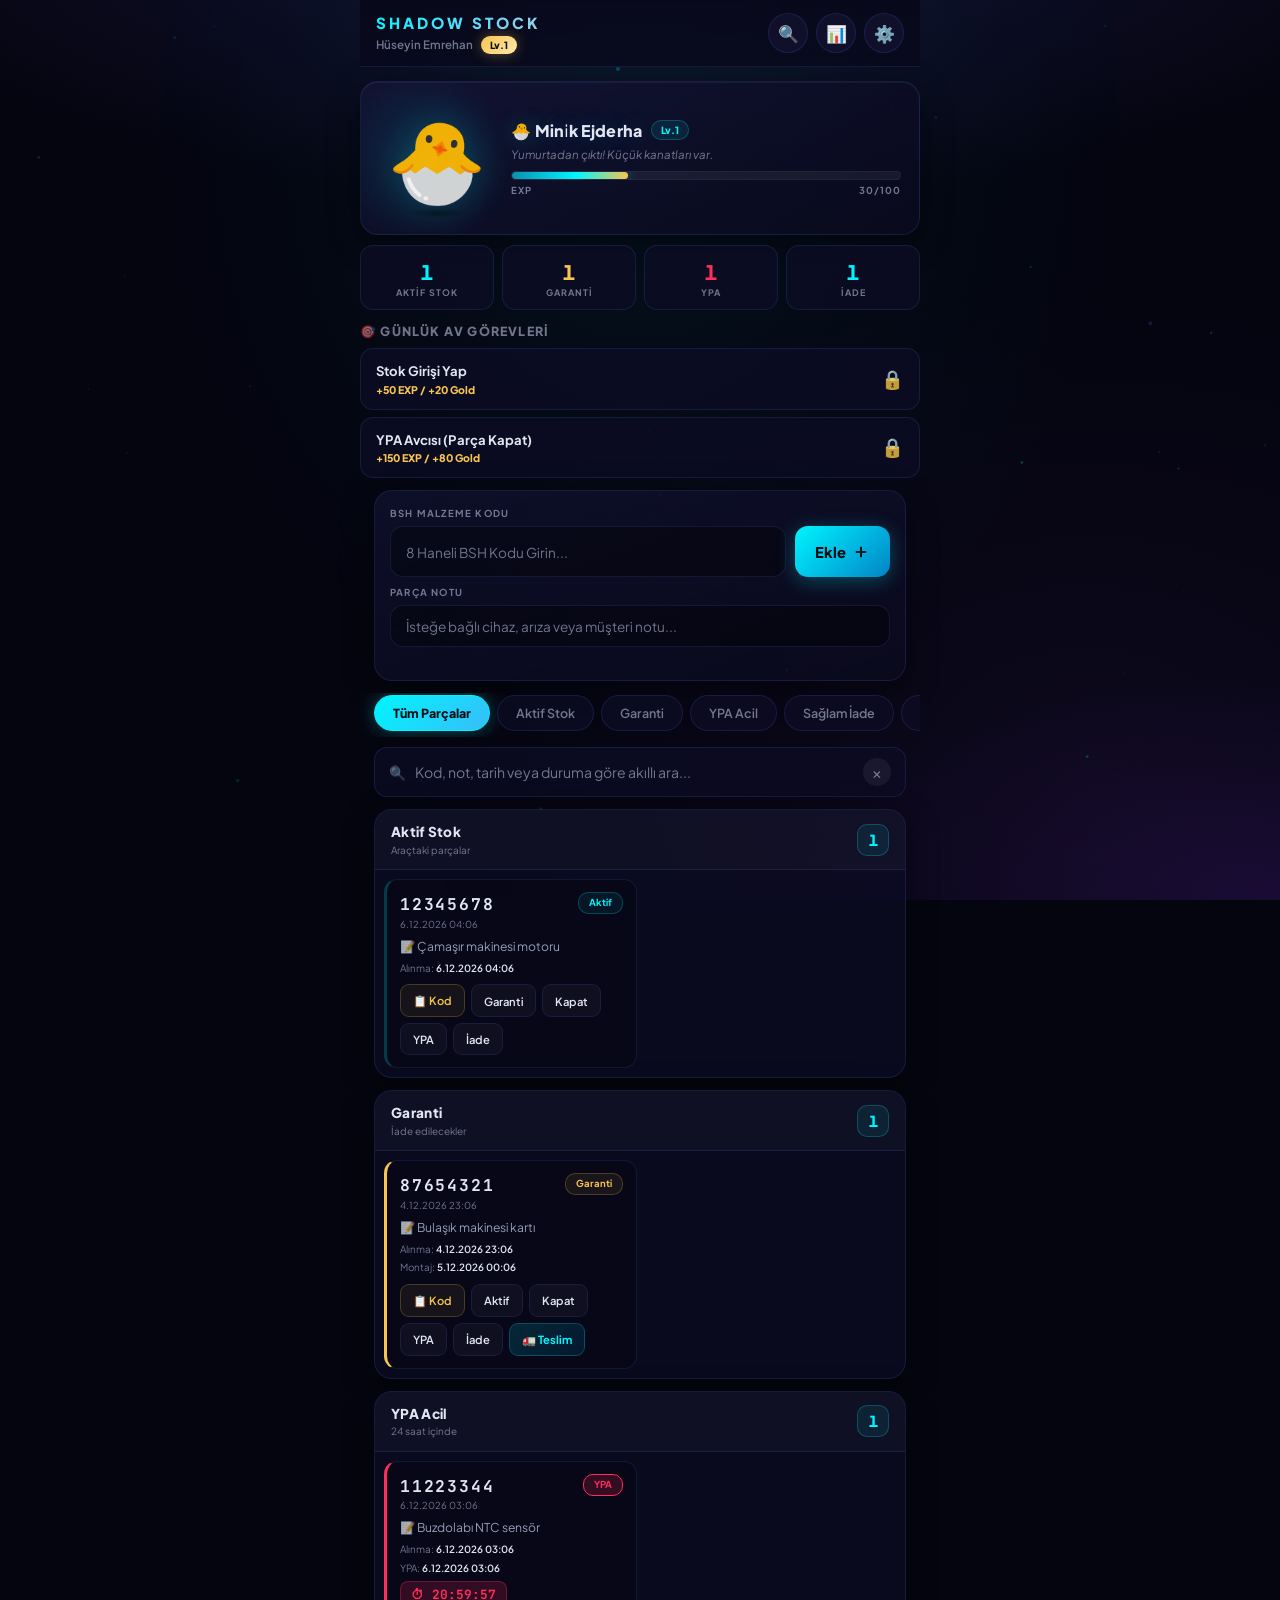
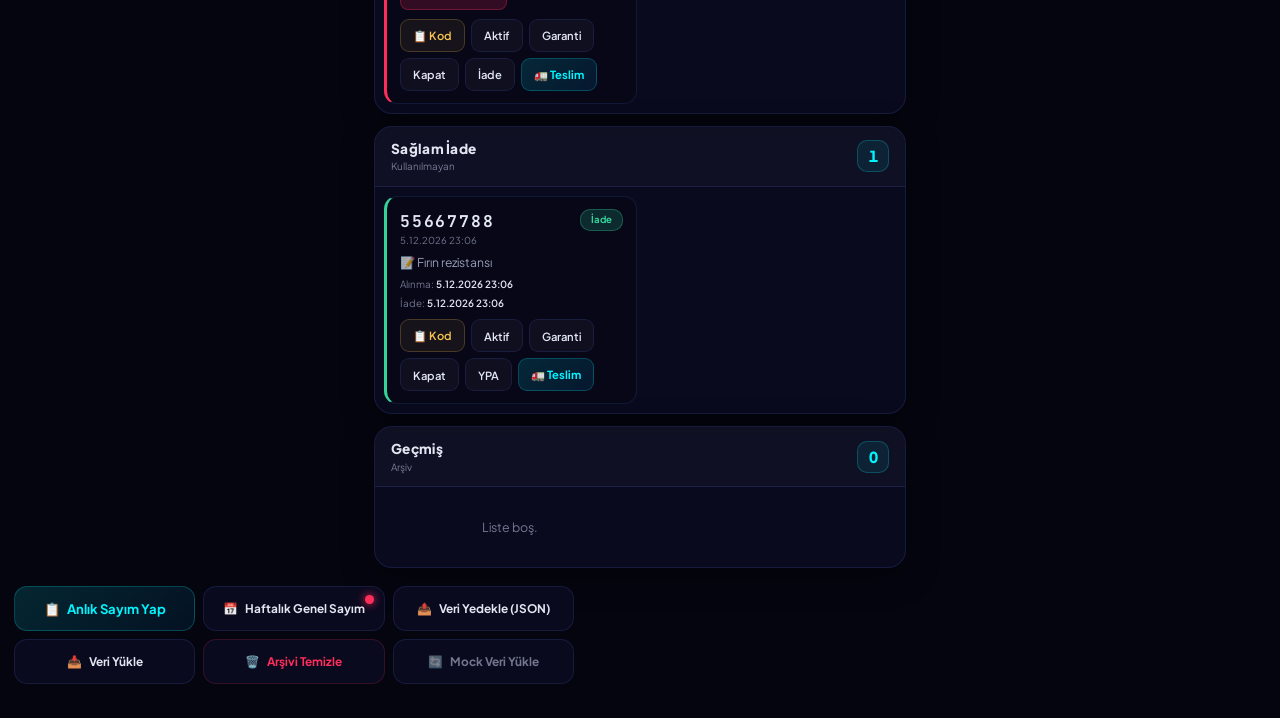
==== index.html @ 92b24e97 "Shadow Stock v4.0 - tam calisan PWA stok takip uygulamasi - styles.css sifirdan yazildi (eski surum " ====
<!doctype html>
<html lang="tr">
  <head>
    <meta charset="utf-8" />
    <meta name="viewport" content="width=device-width, initial-scale=1, viewport-fit=cover, user-scalable=no" />
    <meta name="theme-color" content="#0b0b20" />
    <meta name="description" content="Shadow Stock Takip — Görev yap, ejderhanı büyüt!" />
    <title>Shadow Stock — Dragon Evolution</title>
    <link rel="manifest" href="manifest.json" />
    <link rel="icon" href="icons/system-icon.svg" type="image/svg+xml" />
    <link rel="apple-touch-icon" href="icons/icon-192.png" />
    <link rel="stylesheet" href="styles.css" />
    <link rel="preconnect" href="https://fonts.googleapis.com">
    <link rel="preconnect" href="https://fonts.gstatic.com" crossorigin>
    <link href="https://fonts.googleapis.com/css2?family=Plus+Jakarta+Sans:wght@400;500;600;700;800&family=JetBrains+Mono:wght@400;600&display=swap" rel="stylesheet">
  </head>
  <body>
    <canvas id="particleCanvas"></canvas>
    <div class="bg-aura"></div>
    <div id="xpFloatLayer" class="xp-float-layer"></div>
    <div id="toastContainer" class="toast-container"></div>

    <!-- Header Section -->
    <header class="app-header">
      <div class="header-left">
        <div class="brand-title">SHADOW STOCK</div>
        <div class="user-badge-wrap">
          <span class="user-name">Hüseyin Emrehan</span>
          <span class="rank-badge" id="headerLevel">Lv.1</span>
        </div>
      </div>
      <div class="header-right">
        <button id="scanBtn" class="action-circle-btn" title="Barkod Tarayıcı">
          <span>🔍</span>
        </button>
        <button id="statsBtn" class="action-circle-btn" title="İstatistikler">
          <span>📊</span>
        </button>
        <button id="notifBtn" class="action-circle-btn" title="Ayarlar">
          <span>⚙️</span>
        </button>
        <button id="installBtn" class="action-circle-btn hidden" title="Uygulamayı Kur">
          <span>📥</span>
        </button>
      </div>
    </header>

    <!-- Dragon Companionship Section -->
    <div class="dragon-scene" id="dragonScene">
      <div class="dragon-glow" id="dragonGlow"></div>
      <div class="dragon-container">
        <div class="dragon-emoji-wrap" id="dragonEmojiWrap">
          <div class="dragon-emoji-shadow"></div>
          <div class="dragon-emoji" id="dragonEmoji">🥚</div>
          <div class="dragon-sparkle s1">✦</div>
          <div class="dragon-sparkle s2">✦</div>
          <div class="dragon-fire-burst" id="dragonFireBurst"></div>
        </div>
      </div>
      <div class="dragon-details">
        <div class="dragon-meta">
          <h2 id="dragonName">🥚 Ejderha Yumurtası</h2>
          <span class="lvl-tag" id="dragonLv">Lv.1</span>
        </div>
        <p id="dragonDesc" class="dragon-desc">Yükleniyor...</p>
        <div class="progress-container">
          <div class="progress-bar">
            <div class="progress-fill" id="dragonExpFill" style="width: 0%"></div>
          </div>
          <div class="progress-labels">
            <span>EXP</span>
            <span id="dragonExpText">0/100</span>
          </div>
        </div>
      </div>
    </div>

    <!-- Quick Stats Bar -->
    <div class="quick-stats-bar">
      <div class="q-stat" data-filter-shortcut="active">
        <span class="qs-val" id="activeCount">0</span>
        <span class="qs-lbl">Aktif Stok</span>
      </div>
      <div class="q-stat" data-filter-shortcut="warranty">
        <span class="qs-val text-warn" id="warrantyCount">0</span>
        <span class="qs-lbl">Garanti</span>
      </div>
      <div class="q-stat" data-filter-shortcut="ypa">
        <span class="qs-val text-red" id="ypaCount">0</span>
        <span class="qs-lbl">YPA</span>
      </div>
      <div class="q-stat" data-filter-shortcut="safeReturn">
        <span class="qs-val text-cyan" id="safeReturnCount">0</span>
        <span class="qs-lbl">İade</span>
      </div>
    </div>

    <!-- Daily Quests -->
    <section class="quests-section">
      <div class="section-title-wrap">
        <h3>🎯 Günlük Av Görevleri</h3>
      </div>
      <div class="quests-grid">
        <div class="daily-btn" data-complete-quest="stockEntry">
          <div class="quest-info">
            <div class="quest-title">Stok Girişi Yap</div>
            <div class="quest-reward">+50 EXP / +20 Gold</div>
          </div>
          <div class="quest-status-icon">🔒</div>
        </div>
        <div class="daily-btn" data-complete-quest="ypaHunter">
          <div class="quest-info">
            <div class="quest-title">YPA Avcısı (Parça Kapat)</div>
            <div class="quest-reward">+150 EXP / +80 Gold</div>
          </div>
          <div class="quest-status-icon">🔒</div>
        </div>
      </div>
    </section>

    <!-- Main Entry Form -->
    <main class="main-content">
      <form id="partForm" class="entry-card">
        <div class="input-row">
          <div class="input-group">
            <input type="text" id="partInput" placeholder="8 Haneli BSH Kodu Girin..." inputmode="numeric" autocomplete="off" required maxLength="8" />
            <label for="partInput">BSH Malzeme Kodu</label>
          </div>
          <button type="submit" class="submit-btn">
            <span>Ekle</span>
            <svg width="18" height="18" viewBox="0 0 24 24" fill="none" stroke="currentColor" stroke-width="2.5"><line x1="12" y1="5" x2="12" y2="19"></line><line x1="5" y1="12" x2="19" y2="12"></line></svg>
          </button>
        </div>
        <div class="input-group note-group">
          <input type="text" id="partNoteInput" placeholder="İsteğe bağlı cihaz, arıza veya müşteri notu..." autocomplete="off" />
          <label for="partNoteInput">Parça Notu</label>
        </div>
        <p id="inputMessage" class="input-msg"></p>
      </form>

      <!-- Advanced Filters Section -->
      <div class="filter-wrapper">
        <div class="filter-scroll">
          <button class="f-chip active" data-filter="all">Tüm Parçalar</button>
          <button class="f-chip" data-filter="active">Aktif Stok</button>
          <button class="f-chip" data-filter="warranty">Garanti</button>
          <button class="f-chip" data-filter="ypa">YPA Acil</button>
          <button class="f-chip" data-filter="safeReturn">Sağlam İade</button>
          <button class="f-chip" data-filter="history">Geçmiş Arşiv</button>
        </div>
      </div>

      <!-- Search Section -->
      <div class="search-box-wrap">
        <div class="search-input-field">
          <span class="search-icon">🔍</span>
          <input type="text" id="searchInput" placeholder="Kod, not, tarih veya duruma göre akıllı ara..." autocomplete="off" />
          <button id="clearSearchBtn" type="button" class="clear-search-btn">&times;</button>
        </div>
      </div>

      <!-- Dynamic Stock Board -->
      <div id="stockColumns" class="stock-columns">
        <!-- Columns rendered dynamically by JavaScript -->
      </div>
    </main>

    <!-- Control Center Actions Footer -->
    <footer class="control-center">
      <button id="auditBtn" class="control-btn accent-btn">
        <span>📋</span> Anlık Sayım Yap
      </button>
      <button id="weeklyCountBtn" class="control-btn position-relative">
        <span>📅</span> Haftalık Genel Sayım
        <span id="weeklyBadge" class="badge-dot hidden"></span>
      </button>
      <button id="exportBtn" class="control-btn">
        <span>📤</span> Veri Yedekle (JSON)
      </button>
      <div class="file-upload-wrapper control-btn">
        <span>📥</span> Veri Yükle
        <input type="file" id="importInput" accept=".json" />
      </div>
      <button id="clearHistoryBtn" class="control-btn danger-btn">
        <span>🗑️</span> Arşivi Temizle
      </button>
      <button id="seedBtn" class="control-btn debug-btn">
        <span>🔄</span> Mock Veri Yükle
      </button>
    </footer>

    <!-- Dialogs & Modals System -->
    <dialog id="statsDialog" class="d-dialog">
      <div class="d-content">
        <div class="d-header">
          <span id="dDialogEmoji" class="d-avatar">🥚</span>
          <div>
            <h2 id="dDialogName">Ejderha Durumu</h2>
            <p id="dDialogDesc" style="font-size:0.85rem;color:var(--muted)"></p>
          </div>
        </div>
        <div class="stats-grid">
          <div class="stat-card">
            <span class="sc-label">Seviye (Level)</span>
            <span class="sc-value text-gold" id="dialogLevel">1</span>
          </div>
          <div class="stat-card">
            <span class="sc-label">Güç (Strength)</span>
            <span class="sc-value" id="strengthStat">1</span>
          </div>
          <div class="stat-card">
            <span class="sc-label">Çeviklik (Agility)</span>
            <span class="sc-value" id="agilityStat">1</span>
          </div>
          <div class="stat-card">
            <span class="sc-label">Algı (Perception)</span>
            <span class="sc-value" id="perceptionStat">1</span>
          </div>
          <div class="stat-card">
            <span class="sc-label">Alev Gücü (Firepower)</span>
            <span class="sc-value" id="firePowerStat">1</span>
          </div>
          <div class="stat-card">
            <span class="sc-label">Biriken Altın</span>
            <span class="sc-value text-gold" id="goldStat">0</span>
          </div>
        </div>
        <form method="dialog" class="d-footer">
          <button class="p-btn">Kapat</button>
        </form>
      </div>
    </dialog>

    <dialog id="auditDialog" class="d-dialog">
      <form method="dialog" class="d-content">
        <h2>📋 Anlık Stok Doğrulama</h2>
        <p id="auditSummary" class="audit-summary-text"></p>
        <div id="auditChecklist" class="audit-list"></div>
        <menu class="d-menu">
          <button id="auditMismatch" class="d-btn" type="button">Eksik / Hatalı</button>
          <button id="auditMatch" class="p-btn" type="button">✅ Hepsi Eksiksiz</button>
        </menu>
      </form>
    </dialog>

    <dialog id="weeklyDialog" class="d-dialog">
      <form method="dialog" class="d-content">
        <h2>📋 Haftalık Genel Sayım Kontrolü</h2>
        <p id="weeklySummary" class="audit-summary-text"></p>
        <div id="weeklyChecklist" class="audit-list"></div>
        <menu class="d-menu">
          <button id="weeklyCountClose" value="cancel" class="g-btn">Daha Sonra</button>
          <button id="weeklyCountMatch" class="p-btn" type="button">✅ Sayımı Tamamla (+300 EXP)</button>
        </menu>
      </form>
    </dialog>

    <dialog id="notifDialog" class="d-dialog">
      <form method="dialog" class="d-content">
        <h2>⚙️ Sistem ve Bildirim Ayarları</h2>
        <p style="color:var(--muted);font-size:0.85rem;margin-bottom:16px">Shadow Stock PWA altyapı ayarları.</p>
        <div class="settings-list">
          <div class="setting-item">
            <span>Otomatik Bildirimler</span>
            <input type="checkbox" checked disabled />
          </div>
          <div class="setting-item">
            <span>Hassas Konum ve Zamanlama</span>
            <input type="checkbox" checked disabled />
          </div>
        </div>
        <menu class="d-menu" style="margin-top:20px">
          <button value="cancel" class="p-btn">Değişiklikleri Kaydet</button>
        </menu>
      </form>
    </dialog>

    <dialog id="scannerDialog" class="d-dialog">
      <form method="dialog" class="d-content">
        <h2>◎ Akıllı Barkod Tarayıcı</h2>
        <div class="scanner-frame">
          <video id="scannerVideo" playsinline muted autoplay></video>
          <div class="scanner-laser"></div>
          <div class="scanner-tip" id="scannerTip">Kamerayı parça üzerindeki barkoda hizalayın</div>
        </div>
        <menu class="d-menu">
          <button id="simulateScan" class="g-btn" type="button">Elle Simüle Et</button>
          <button value="cancel" class="g-btn">İptal</button>
        </menu>
      </form>
    </dialog>

    <script src="app.js" defer></script>
  </body>
</html>
---- styles.css ----
/* ═══════════════════════════════════════════════════════════════════
   Shadow Stock — Dragon Evolution v4.0
   Dark fantasy · ultra-animated · mobile-first (Galaxy S25 Ultra)
   ═══════════════════════════════════════════════════════════════════ */

:root {
  --bg: #050510;
  --bg2: #0a0a20;
  --surface: rgba(13, 13, 38, 0.72);
  --surface2: rgba(18, 18, 48, 0.85);
  --glass: rgba(255, 255, 255, 0.03);
  --border: rgba(90, 110, 220, 0.16);
  --border-bright: rgba(0, 245, 255, 0.35);
  --cyan: #00f5ff;
  --cyan-dim: rgba(0, 245, 255, 0.22);
  --gold: #f8c550;
  --gold-dim: rgba(248, 197, 80, 0.22);
  --green: #34d399;
  --green-dim: rgba(52, 211, 153, 0.18);
  --red: #ff2d5a;
  --red-dim: rgba(255, 45, 90, 0.18);
  --purple: #a855f7;
  --purple-dim: rgba(168, 85, 247, 0.2);
  --muted: rgba(220, 228, 255, 0.5);
  --text: rgba(240, 244, 255, 0.94);
  --radius: 18px;
  --radius-sm: 13px;
  --font: 'Plus Jakarta Sans', -apple-system, 'Segoe UI', Roboto, sans-serif;
  --mono: 'JetBrains Mono', 'Courier New', monospace;
  --shadow-card: 0 8px 32px rgba(0, 0, 0, 0.45);
  --ease-spring: cubic-bezier(0.34, 1.56, 0.64, 1);
}

* {
  margin: 0;
  padding: 0;
  box-sizing: border-box;
  -webkit-tap-highlight-color: transparent;
}

html {
  height: 100%;
}

body {
  min-height: 100%;
  background:
    radial-gradient(ellipse 120% 60% at 50% -10%, #131335 0%, transparent 55%),
    radial-gradient(ellipse 80% 50% at 100% 100%, #150a2e 0%, transparent 50%),
    var(--bg);
  background-attachment: fixed;
  color: var(--text);
  font-family: var(--font);
  font-size: 16px;
  line-height: 1.45;
  -webkit-font-smoothing: antialiased;
  overflow-x: hidden;
  overscroll-behavior-y: none;
  touch-action: manipulation;
  padding-bottom: max(24px, env(safe-area-inset-bottom));
}

button {
  font-family: var(--font);
  touch-action: manipulation;
}

input, textarea {
  font-family: var(--font);
}

.hidden { display: none !important; }
.position-relative { position: relative; }
.text-gold { color: var(--gold) !important; }
.text-warn { color: var(--gold) !important; }
.text-red { color: var(--red) !important; }
.text-cyan { color: var(--cyan) !important; }

/* ─── Background FX ─────────────────────────────────────── */
#particleCanvas {
  position: fixed;
  inset: 0;
  z-index: 0;
  pointer-events: none;
  opacity: 0.55;
}

.bg-aura {
  position: fixed;
  inset: 0;
  z-index: 0;
  pointer-events: none;
  background:
    radial-gradient(ellipse at 50% 15%, rgba(0, 245, 255, 0.05) 0%, transparent 55%),
    radial-gradient(ellipse at 85% 85%, rgba(168, 85, 247, 0.05) 0%, transparent 45%);
  animation: aura-drift 14s ease-in-out infinite alternate;
}

@keyframes aura-drift {
  0%   { opacity: 0.7; transform: scale(1); }
  100% { opacity: 1;   transform: scale(1.06); }
}

/* ═══════════════════════════════════════════════════════
   HEADER
   ═══════════════════════════════════════════════════════ */
.app-header {
  position: sticky;
  top: 0;
  z-index: 40;
  display: flex;
  align-items: center;
  justify-content: space-between;
  gap: 12px;
  padding: 12px 16px;
  padding-top: max(12px, env(safe-area-inset-top));
  background: linear-gradient(180deg, rgba(8, 8, 26, 0.92), rgba(8, 8, 26, 0.78));
  backdrop-filter: blur(24px);
  -webkit-backdrop-filter: blur(24px);
  border-bottom: 1px solid var(--border);
  animation: slide-down 0.5s var(--ease-spring) backwards;
}

@keyframes slide-down {
  from { transform: translateY(-100%); opacity: 0; }
  to   { transform: translateY(0);     opacity: 1; }
}

.brand-title {
  font-size: 0.95rem;
  font-weight: 800;
  letter-spacing: 3px;
  background: linear-gradient(120deg, var(--cyan) 0%, #7dd3fc 40%, var(--gold) 100%);
  background-size: 200% 100%;
  -webkit-background-clip: text;
  background-clip: text;
  -webkit-text-fill-color: transparent;
  animation: brand-shimmer 5s ease-in-out infinite;
}

@keyframes brand-shimmer {
  0%, 100% { background-position: 0% 50%; }
  50%      { background-position: 100% 50%; }
}

.user-badge-wrap {
  display: flex;
  align-items: center;
  gap: 8px;
  margin-top: 2px;
}

.user-name {
  font-size: 0.72rem;
  color: var(--muted);
  font-weight: 600;
}

.rank-badge {
  font-size: 0.62rem;
  font-weight: 800;
  padding: 2px 9px;
  border-radius: 20px;
  color: #0b0b1a;
  background: linear-gradient(135deg, var(--gold), #ffe9a8);
  box-shadow: 0 0 14px rgba(248, 197, 80, 0.35);
}

.header-right {
  display: flex;
  gap: 8px;
}

.action-circle-btn {
  width: 40px;
  height: 40px;
  border-radius: 50%;
  border: 1px solid var(--border);
  background: var(--surface2);
  color: var(--text);
  font-size: 1.05rem;
  cursor: pointer;
  display: flex;
  align-items: center;
  justify-content: center;
  transition: transform 0.18s var(--ease-spring), background 0.18s, border-color 0.18s, box-shadow 0.18s;
}

.action-circle-btn:active {
  transform: scale(0.85);
  background: var(--cyan-dim);
  border-color: var(--border-bright);
  box-shadow: 0 0 18px rgba(0, 245, 255, 0.25);
}

/* ═══════════════════════════════════════════════════════
   DRAGON SCENE — hero card
   ═══════════════════════════════════════════════════════ */
.dragon-scene {
  position: relative;
  z-index: 2;
  display: flex;
  align-items: center;
  gap: 16px;
  margin: 14px 14px 10px;
  padding: 18px 18px;
  border-radius: var(--radius);
  background: linear-gradient(150deg, rgba(20, 20, 55, 0.75), rgba(10, 10, 30, 0.85));
  border: 1px solid var(--border);
  box-shadow: var(--shadow-card), inset 0 1px 0 rgba(255, 255, 255, 0.05);
  overflow: hidden;
  cursor: pointer;
  animation: fade-up 0.6s var(--ease-spring) 0.08s backwards;
  transition: border-color 0.3s;
}

.dragon-scene:active { border-color: var(--border-bright); }

@keyframes fade-up {
  from { opacity: 0; transform: translateY(22px); }
  to   { opacity: 1; transform: translateY(0); }
}

.dragon-glow {
  position: absolute;
  top: 50%;
  left: 62px;
  width: 190px;
  height: 190px;
  border-radius: 50%;
  transform: translate(-50%, -50%);
  background: radial-gradient(circle, rgba(0, 245, 255, 0.1) 0%, transparent 65%);
  pointer-events: none;
  animation: glow-pulse 3.2s ease-in-out infinite;
}

@keyframes glow-pulse {
  0%, 100% { transform: translate(-50%, -50%) scale(1);   opacity: 0.65; }
  50%      { transform: translate(-50%, -50%) scale(1.28); opacity: 1; }
}

/* stage-specific glows */
.stage-egg .dragon-glow       { background: radial-gradient(circle, rgba(168, 85, 247, 0.14) 0%, transparent 65%); }
.stage-hatchling .dragon-glow { background: radial-gradient(circle, rgba(0, 245, 255, 0.12) 0%, transparent 65%); }
.stage-young .dragon-glow     { background: radial-gradient(circle, rgba(0, 245, 255, 0.16) 0%, transparent 65%); }
.stage-adult .dragon-glow     { background: radial-gradient(circle, rgba(248, 197, 80, 0.14) 0%, transparent 65%); }
.stage-ancient .dragon-glow   { background: radial-gradient(circle, rgba(248, 197, 80, 0.2) 0%, transparent 65%); }

.dragon-container {
  flex: 0 0 auto;
  position: relative;
  z-index: 1;
}

.dragon-emoji-wrap {
  position: relative;
  display: flex;
  align-items: center;
  justify-content: center;
  width: 96px;
  height: 96px;
  animation: dragon-levitate 3.4s ease-in-out infinite;
}

@keyframes dragon-levitate {
  0%, 100% { transform: translateY(0)    rotate(-1.5deg); }
  50%      { transform: translateY(-9px) rotate(1.5deg); }
}

.dragon-emoji-shadow {
  position: absolute;
  bottom: -2px;
  left: 50%;
  transform: translateX(-50%);
  width: 58px;
  height: 10px;
  border-radius: 50%;
  background: radial-gradient(ellipse, rgba(0, 0, 0, 0.5) 0%, transparent 70%);
  animation: shadow-pulse 3.4s ease-in-out infinite;
}

@keyframes shadow-pulse {
  0%, 100% { transform: translateX(-50%) scale(1);    opacity: 0.55; }
  50%      { transform: translateX(-50%) scale(0.72); opacity: 0.3; }
}

.dragon-emoji {
  font-size: 4.2rem;
  line-height: 1;
  filter: drop-shadow(0 0 18px rgba(0, 245, 255, 0.2));
  transition: transform 0.6s var(--ease-spring), filter 0.6s;
  animation: emoji-glow 2.4s ease-in-out infinite;
}

/* egg gets a cute wobble */
.stage-egg .dragon-emoji {
  animation: egg-wobble 2.8s ease-in-out infinite;
  transform-origin: 50% 90%;
}

@keyframes egg-wobble {
  0%, 100% { transform: rotate(0deg); }
  12% { transform: rotate(-7deg); }
  24% { transform: rotate(6deg); }
  36% { transform: rotate(-4deg); }
  46% { transform: rotate(2deg); }
  55% { transform: rotate(0deg); }
}

@keyframes emoji-glow {
  0%, 100% { filter: drop-shadow(0 0 12px rgba(0, 245, 255, 0.15)); }
  50%      { filter: drop-shadow(0 0 26px rgba(0, 245, 255, 0.35)); }
}

.dragon-sparkle {
  position: absolute;
  font-size: 0.75rem;
  color: var(--cyan);
  opacity: 0;
  pointer-events: none;
  text-shadow: 0 0 8px var(--cyan);
}

.s1 { top: -4px; left: 12px;  animation: sparkle-fly 3.6s ease-in-out infinite; }
.s2 { top: 24px; right: -6px; animation: sparkle-fly 3.6s ease-in-out infinite 1.4s; }

@keyframes sparkle-fly {
  0%, 100% { opacity: 0;   transform: translateY(0)     scale(0.4) rotate(0deg); }
  25%      { opacity: 1;   transform: translateY(-14px) scale(1.15) rotate(90deg); }
  55%      { opacity: 0.4; transform: translateY(-26px) scale(0.8) rotate(180deg); }
  80%      { opacity: 0;   transform: translateY(-38px) scale(0.3) rotate(260deg); }
}

.dragon-fire-burst {
  position: absolute;
  inset: 0;
  pointer-events: none;
  opacity: 0;
}

/* Dragon details */
.dragon-details {
  flex: 1;
  min-width: 0;
  position: relative;
  z-index: 1;
  display: flex;
  flex-direction: column;
  gap: 5px;
}

.dragon-meta {
  display: flex;
  align-items: center;
  gap: 8px;
  flex-wrap: wrap;
}

.dragon-meta h2 {
  font-size: 1rem;
  font-weight: 800;
  letter-spacing: 0.3px;
  color: var(--text);
  text-shadow: 0 0 22px rgba(0, 245, 255, 0.25);
}

.lvl-tag {
  flex-shrink: 0;
  font-size: 0.62rem;
  font-weight: 800;
  padding: 2px 9px;
  border-radius: 20px;
  color: var(--cyan);
  background: rgba(0, 245, 255, 0.09);
  border: 1px solid var(--cyan-dim);
}

.dragon-desc {
  font-size: 0.72rem;
  color: var(--muted);
  font-style: italic;
  line-height: 1.35;
}

.progress-container {
  margin-top: 4px;
}

.progress-bar {
  position: relative;
  height: 9px;
  border-radius: 8px;
  background: rgba(255, 255, 255, 0.06);
  border: 1px solid rgba(255, 255, 255, 0.05);
  overflow: hidden;
}

.progress-fill {
  height: 100%;
  border-radius: 8px;
  background: linear-gradient(90deg, #0891b2, var(--cyan) 55%, var(--gold));
  box-shadow: 0 0 12px rgba(0, 245, 255, 0.5);
  transition: width 0.7s var(--ease-spring);
  position: relative;
  overflow: hidden;
}

.progress-fill::after {
  content: "";
  position: absolute;
  inset: 0;
  background: linear-gradient(100deg, transparent 20%, rgba(255, 255, 255, 0.45) 50%, transparent 80%);
  transform: translateX(-100%);
  animation: bar-shine 2.6s ease-in-out infinite;
}

@keyframes bar-shine {
  0%       { transform: translateX(-100%); }
  55%, 100% { transform: translateX(100%); }
}

.progress-labels {
  display: flex;
  justify-content: space-between;
  margin-top: 4px;
  font-size: 0.6rem;
  font-weight: 700;
  letter-spacing: 1px;
  color: var(--muted);
}

/* Evolution burst */
.dragon-evolving .dragon-emoji-wrap {
  animation: evolution-bounce 0.75s var(--ease-spring);
}

@keyframes evolution-bounce {
  0%   { transform: scale(1); }
  25%  { transform: scale(1.5) rotate(-8deg); filter: brightness(2.4); }
  45%  { transform: scale(0.85) rotate(5deg); }
  65%  { transform: scale(1.18); }
  100% { transform: scale(1); }
}

.dragon-evolving .dragon-glow {
  animation: evolution-glow 0.9s ease-out;
}

@keyframes evolution-glow {
  0%   { transform: translate(-50%, -50%) scale(1);   opacity: 0.6; }
  35%  { transform: translate(-50%, -50%) scale(3.2); opacity: 1; }
  100% { transform: translate(-50%, -50%) scale(1);   opacity: 0.65; }
}

/* ═══════════════════════════════════════════════════════
   QUICK STATS BAR
   ═══════════════════════════════════════════════════════ */
.quick-stats-bar {
  position: relative;
  z-index: 2;
  display: grid;
  grid-template-columns: repeat(4, 1fr);
  gap: 8px;
  margin: 0 14px 12px;
  animation: fade-up 0.6s var(--ease-spring) 0.16s backwards;
}

.q-stat {
  display: flex;
  flex-direction: column;
  align-items: center;
  gap: 1px;
  padding: 11px 4px 9px;
  border-radius: var(--radius-sm);
  background: var(--surface);
  border: 1px solid var(--border);
  cursor: pointer;
  transition: transform 0.18s var(--ease-spring), border-color 0.2s, box-shadow 0.2s;
}

.q-stat:active {
  transform: scale(0.92);
  border-color: var(--border-bright);
  box-shadow: 0 0 16px rgba(0, 245, 255, 0.15);
}

.qs-val {
  font-size: 1.25rem;
  font-weight: 800;
  color: var(--cyan);
  font-variant-numeric: tabular-nums;
}

.qs-lbl {
  font-size: 0.56rem;
  font-weight: 700;
  text-transform: uppercase;
  letter-spacing: 1px;
  color: var(--muted);
}

/* ═══════════════════════════════════════════════════════
   DAILY QUESTS
   ═══════════════════════════════════════════════════════ */
.quests-section {
  position: relative;
  z-index: 2;
  margin: 0 14px 12px;
  animation: fade-up 0.6s var(--ease-spring) 0.22s backwards;
}

.section-title-wrap h3 {
  font-size: 0.78rem;
  font-weight: 800;
  letter-spacing: 1.2px;
  text-transform: uppercase;
  color: var(--muted);
  margin-bottom: 8px;
}

.quests-grid {
  display: flex;
  flex-direction: column;
  gap: 7px;
}

.daily-btn {
  display: flex;
  align-items: center;
  justify-content: space-between;
  gap: 10px;
  padding: 12px 15px;
  border-radius: var(--radius-sm);
  background: var(--surface);
  border: 1px solid var(--border);
  cursor: pointer;
  position: relative;
  overflow: hidden;
  transition: transform 0.18s var(--ease-spring), border-color 0.25s, opacity 0.4s;
}

.daily-btn::before {
  content: "";
  position: absolute;
  inset: 0;
  background: linear-gradient(100deg, transparent 30%, rgba(0, 245, 255, 0.05) 50%, transparent 70%);
  transform: translateX(-100%);
  animation: quest-sheen 5s ease-in-out infinite;
}

@keyframes quest-sheen {
  0%, 60%   { transform: translateX(-100%); }
  90%, 100% { transform: translateX(100%); }
}

.daily-btn:active { transform: scale(0.97); border-color: var(--border-bright); }

.daily-btn.done {
  opacity: 0.5;
  pointer-events: none;
  border-color: var(--green-dim);
  background: linear-gradient(150deg, rgba(52, 211, 153, 0.06), var(--surface));
}

.quest-title {
  font-size: 0.82rem;
  font-weight: 700;
}

.quest-reward {
  font-size: 0.66rem;
  font-weight: 800;
  color: var(--gold);
  margin-top: 1px;
}

.quest-status-icon {
  font-size: 1.15rem;
  filter: grayscale(0.3);
  transition: transform 0.4s var(--ease-spring);
}

.daily-btn.done .quest-status-icon {
  transform: scale(1.2) rotate(360deg);
  filter: none;
}

/* ═══════════════════════════════════════════════════════
   ENTRY FORM
   ═══════════════════════════════════════════════════════ */
.main-content {
  position: relative;
  z-index: 2;
  padding: 0 14px;
}

.entry-card {
  padding: 16px 15px 10px;
  border-radius: var(--radius);
  background: linear-gradient(160deg, rgba(20, 20, 55, 0.6), rgba(10, 10, 30, 0.8));
  border: 1px solid var(--border);
  box-shadow: var(--shadow-card);
  margin-bottom: 12px;
  animation: fade-up 0.6s var(--ease-spring) 0.28s backwards;
}

.input-row {
  display: flex;
  gap: 9px;
  align-items: stretch;
}

.input-group {
  flex: 1;
  min-width: 0;
  display: flex;
  flex-direction: column-reverse;
}

.input-group label {
  font-size: 0.6rem;
  font-weight: 700;
  text-transform: uppercase;
  letter-spacing: 1.2px;
  color: var(--muted);
  margin-bottom: 5px;
  transition: color 0.25s;
}

.input-group input {
  width: 100%;
  padding: 13px 15px;
  border-radius: var(--radius-sm);
  border: 1.5px solid var(--border);
  background: rgba(0, 0, 0, 0.35);
  color: var(--text);
  font-size: 1.1rem;
  font-weight: 700;
  font-family: var(--mono);
  letter-spacing: 2.5px;
  outline: none;
  transition: border-color 0.25s, box-shadow 0.25s;
}

.input-group input:focus {
  border-color: var(--cyan);
  box-shadow: 0 0 0 3px rgba(0, 245, 255, 0.08), 0 0 22px rgba(0, 245, 255, 0.1);
}

.input-group input:focus ~ label,
.input-group input:focus + label {
  color: var(--cyan);
}

.input-group input::placeholder {
  font-family: var(--font);
  font-weight: 400;
  font-size: 0.85rem;
  letter-spacing: 0;
  color: var(--muted);
}

.note-group { margin-top: 9px; }

.note-group input {
  font-family: var(--font);
  font-size: 0.88rem;
  font-weight: 500;
  letter-spacing: 0;
  padding: 11px 15px;
}

.submit-btn {
  flex: 0 0 auto;
  align-self: flex-end;
  display: flex;
  align-items: center;
  gap: 6px;
  padding: 0 20px;
  height: 51px;
  border: none;
  border-radius: var(--radius-sm);
  background: linear-gradient(135deg, var(--cyan), #0284c7);
  color: #021018;
  font-size: 0.92rem;
  font-weight: 800;
  cursor: pointer;
  box-shadow: 0 4px 20px rgba(0, 245, 255, 0.28);
  transition: transform 0.16s var(--ease-spring), filter 0.16s, box-shadow 0.2s;
}

.submit-btn:active {
  transform: scale(0.92);
  filter: brightness(0.85);
  box-shadow: 0 2px 10px rgba(0, 245, 255, 0.2);
}

.input-msg {
  margin-top: 8px;
  font-size: 0.74rem;
  font-weight: 600;
  color: var(--gold);
  min-height: 1.3em;
  transition: opacity 0.25s;
}

/* ═══════════════════════════════════════════════════════
   FILTER CHIPS
   ═══════════════════════════════════════════════════════ */
.filter-wrapper {
  margin: 0 -14px 10px;
  animation: fade-up 0.6s var(--ease-spring) 0.34s backwards;
}

.filter-scroll {
  display: flex;
  gap: 7px;
  padding: 2px 14px 6px;
  overflow-x: auto;
  -webkit-overflow-scrolling: touch;
  scrollbar-width: none;
}
.filter-scroll::-webkit-scrollbar { display: none; }

.f-chip {
  flex-shrink: 0;
  padding: 9px 18px;
  border-radius: 22px;
  border: 1px solid var(--border);
  background: var(--surface);
  color: var(--muted);
  font-size: 0.78rem;
  font-weight: 600;
  white-space: nowrap;
  cursor: pointer;
  transition: transform 0.16s var(--ease-spring), color 0.22s, background 0.22s, border-color 0.22s, box-shadow 0.22s;
}

.f-chip:active { transform: scale(0.9); }

.f-chip.active {
  border-color: var(--cyan);
  color: #021018;
  background: linear-gradient(135deg, var(--cyan), #38bdf8);
  font-weight: 800;
  box-shadow: 0 0 18px rgba(0, 245, 255, 0.3);
}

/* ═══════════════════════════════════════════════════════
   SEARCH
   ═══════════════════════════════════════════════════════ */
.search-box-wrap {
  margin-bottom: 12px;
  animation: fade-up 0.6s var(--ease-spring) 0.4s backwards;
}

.search-input-field {
  display: flex;
  align-items: center;
  gap: 9px;
  padding: 3px 14px;
  border-radius: var(--radius-sm);
  background: var(--surface);
  border: 1px solid var(--border);
  transition: border-color 0.25s, box-shadow 0.25s;
}

.search-input-field:focus-within {
  border-color: var(--cyan);
  box-shadow: 0 0 0 3px rgba(0, 245, 255, 0.07);
}

.search-icon { font-size: 0.85rem; opacity: 0.55; }

.search-input-field input {
  flex: 1;
  min-width: 0;
  padding: 12px 0;
  background: transparent;
  border: none;
  outline: none;
  color: var(--text);
  font-size: 0.88rem;
}

.search-input-field input::placeholder { color: var(--muted); }

.clear-search-btn {
  flex-shrink: 0;
  width: 28px;
  height: 28px;
  border-radius: 50%;
  border: none;
  background: rgba(255, 255, 255, 0.06);
  color: var(--muted);
  font-size: 1rem;
  line-height: 1;
  cursor: pointer;
  transition: transform 0.15s, background 0.2s, color 0.2s;
}

.clear-search-btn:active {
  transform: scale(0.85);
  background: var(--red-dim);
  color: var(--red);
}

/* ═══════════════════════════════════════════════════════
   STOCK BOARD
   ═══════════════════════════════════════════════════════ */
.stock-columns {
  display: flex;
  flex-direction: column;
  gap: 12px;
  margin-bottom: 18px;
  transition: opacity 0.18s, transform 0.18s;
  animation: fade-up 0.6s var(--ease-spring) 0.46s backwards;
}

.stock-columns.filtering {
  opacity: 0.25;
  transform: translateY(6px);
}

.stock-column {
  border-radius: var(--radius);
  background: var(--surface);
  border: 1px solid var(--border);
  overflow: hidden;
  box-shadow: var(--shadow-card);
}

.column-head {
  display: flex;
  align-items: center;
  justify-content: space-between;
  padding: 12px 16px;
  background: rgba(255, 255, 255, 0.025);
  border-bottom: 1px solid var(--border);
}

.column-head h3 {
  font-size: 0.85rem;
  font-weight: 800;
  letter-spacing: 0.3px;
}

.column-head small {
  display: block;
  font-size: 0.62rem;
  color: var(--muted);
  margin-top: 1px;
}

.column-count {
  min-width: 32px;
  height: 32px;
  padding: 0 8px;
  display: flex;
  align-items: center;
  justify-content: center;
  border-radius: 10px;
  font-size: 0.95rem;
  font-weight: 800;
  color: var(--cyan);
  background: rgba(0, 245, 255, 0.08);
  border: 1px solid var(--cyan-dim);
  font-variant-numeric: tabular-nums;
}

.part-list {
  display: flex;
  flex-direction: column;
  gap: 7px;
  padding: 9px;
}

/* ─── Part Card ─── */
.part-card {
  display: flex;
  flex-direction: column;
  gap: 6px;
  padding: 12px 13px;
  border-radius: var(--radius-sm);
  background: rgba(0, 0, 0, 0.25);
  border: 1px solid var(--border);
  border-left: 3px solid var(--cyan-dim);
  position: relative;
  overflow: hidden;
  animation: card-in 0.42s var(--ease-spring) backwards;
  transition: border-color 0.2s;
}

.part-card:nth-child(1) { animation-delay: 0.02s; }
.part-card:nth-child(2) { animation-delay: 0.07s; }
.part-card:nth-child(3) { animation-delay: 0.12s; }
.part-card:nth-child(4) { animation-delay: 0.17s; }
.part-card:nth-child(5) { animation-delay: 0.22s; }
.part-card:nth-child(6) { animation-delay: 0.27s; }
.part-card:nth-child(n+7) { animation-delay: 0.3s; }

@keyframes card-in {
  from { opacity: 0; transform: translateY(14px) scale(0.97); }
  to   { opacity: 1; transform: translateY(0)    scale(1); }
}

.part-card.ypa        { border-left-color: var(--red); }
.part-card.warranty   { border-left-color: var(--gold); }
.part-card.safeReturn { border-left-color: var(--green); }
.part-card.history    { border-left-color: rgba(255, 255, 255, 0.15); opacity: 0.75; }

.part-card.ypa {
  animation: card-in 0.42s var(--ease-spring) backwards, ypa-alert 2.4s ease-in-out infinite 0.6s;
}

@keyframes ypa-alert {
  0%, 100% { box-shadow: 0 0 0 rgba(255, 45, 90, 0); }
  50%      { box-shadow: 0 0 16px rgba(255, 45, 90, 0.18); }
}

.part-card.just-added {
  animation: part-flash 1.1s var(--ease-spring);
}

@keyframes part-flash {
  0%   { background: rgba(248, 197, 80, 0.18); border-color: var(--gold); transform: scale(1.03); box-shadow: 0 0 24px rgba(248, 197, 80, 0.3); }
  100% { background: rgba(0, 0, 0, 0.25); transform: scale(1); box-shadow: none; }
}

.part-card.delivering {
  animation: deliver-out 0.5s ease-in forwards;
}

@keyframes deliver-out {
  0%   { transform: translateX(0)    scale(1);    opacity: 1; }
  100% { transform: translateX(70px) scale(0.92); opacity: 0; }
}

.part-head {
  display: flex;
  align-items: flex-start;
  justify-content: space-between;
  gap: 8px;
}

.part-code {
  font-size: 1.02rem;
  font-weight: 700;
  letter-spacing: 1.8px;
  font-family: var(--mono);
  color: var(--text);
}

.part-head small {
  display: block;
  font-size: 0.6rem;
  color: var(--muted);
  margin-top: 1px;
}

.state-pill {
  flex-shrink: 0;
  font-size: 0.6rem;
  font-weight: 700;
  padding: 3px 10px;
  border-radius: 10px;
  background: rgba(0, 245, 255, 0.07);
  border: 1px solid var(--cyan-dim);
  color: var(--cyan);
  white-space: nowrap;
}

.part-card.ypa .state-pill        { background: var(--red-dim);   border-color: var(--red);   color: var(--red); }
.part-card.warranty .state-pill   { background: rgba(248,197,80,0.08); border-color: var(--gold-dim); color: var(--gold); }
.part-card.safeReturn .state-pill { background: var(--green-dim); border-color: rgba(52,211,153,0.3); color: var(--green); }
.part-card.history .state-pill    { background: rgba(255,255,255,0.04); border-color: rgba(255,255,255,0.1); color: var(--muted); }

.part-note {
  font-size: 0.76rem;
  color: rgba(220, 228, 255, 0.68);
  line-height: 1.4;
}

.meta-list {
  display: flex;
  flex-wrap: wrap;
  gap: 4px 10px;
  font-size: 0.62rem;
  color: var(--muted);
}
.meta-list span b { color: var(--text); font-weight: 600; }

.countdown {
  display: inline-flex;
  align-items: center;
  gap: 4px;
  align-self: flex-start;
  font-size: 0.8rem;
  font-weight: 700;
  font-family: var(--mono);
  color: var(--red);
  padding: 4px 10px;
  border-radius: 8px;
  background: var(--red-dim);
  border: 1px solid rgba(255, 45, 90, 0.3);
  font-variant-numeric: tabular-nums;
}

.countdown.hot {
  animation: countdown-pulse 0.6s ease-in-out infinite alternate;
}

@keyframes countdown-pulse {
  0%   { opacity: 0.55; box-shadow: 0 0 0 rgba(255, 45, 90, 0); }
  100% { opacity: 1;    box-shadow: 0 0 14px rgba(255, 45, 90, 0.4); }
}

.card-actions {
  display: flex;
  flex-wrap: wrap;
  gap: 6px;
  margin-top: 3px;
}

.card-actions button {
  padding: 8px 12px;
  border-radius: 9px;
  border: 1px solid var(--border);
  background: rgba(255, 255, 255, 0.035);
  color: var(--text);
  font-size: 0.7rem;
  font-weight: 600;
  cursor: pointer;
  transition: transform 0.15s var(--ease-spring), background 0.18s, border-color 0.18s;
}

.card-actions button:active {
  transform: scale(0.88);
  background: var(--cyan-dim);
  border-color: var(--border-bright);
}

.card-actions button[data-deliver] {
  background: linear-gradient(135deg, rgba(0, 245, 255, 0.14), rgba(2, 132, 199, 0.14));
  border-color: var(--cyan-dim);
  color: var(--cyan);
  font-weight: 700;
}

.card-actions button[data-copy] {
  background: rgba(248, 197, 80, 0.07);
  border-color: var(--gold-dim);
  color: var(--gold);
}

.empty-state {
  padding: 22px 14px;
  text-align: center;
  color: var(--muted);
  font-size: 0.78rem;
}

/* ═══════════════════════════════════════════════════════
   CONTROL CENTER (footer actions)
   ═══════════════════════════════════════════════════════ */
.control-center {
  position: relative;
  z-index: 2;
  display: grid;
  grid-template-columns: 1fr 1fr;
  gap: 8px;
  margin: 0 14px 10px;
  animation: fade-up 0.6s var(--ease-spring) 0.52s backwards;
}

.control-btn {
  display: flex;
  align-items: center;
  justify-content: center;
  gap: 7px;
  padding: 13px 10px;
  border-radius: var(--radius-sm);
  border: 1px solid var(--border);
  background: var(--surface);
  color: var(--text);
  font-size: 0.74rem;
  font-weight: 700;
  cursor: pointer;
  text-align: center;
  transition: transform 0.16s var(--ease-spring), background 0.2s, border-color 0.2s;
}

.control-btn:active {
  transform: scale(0.94);
  background: rgba(0, 245, 255, 0.06);
  border-color: var(--border-bright);
}

.accent-btn {
  grid-column: 1 / -1;
  background: linear-gradient(135deg, rgba(0, 245, 255, 0.14), rgba(2, 132, 199, 0.1));
  border-color: var(--cyan-dim);
  color: var(--cyan);
  font-size: 0.82rem;
}

.danger-btn {
  border-color: var(--red-dim);
  color: var(--red);
}

.danger-btn:active { background: var(--red-dim); border-color: var(--red); }

.debug-btn { color: var(--muted); }

.file-upload-wrapper {
  position: relative;
  overflow: hidden;
}

.file-upload-wrapper input[type="file"] {
  position: absolute;
  inset: 0;
  opacity: 0;
  cursor: pointer;
  font-size: 0;
}

.badge-dot {
  position: absolute;
  top: 8px;
  right: 10px;
  width: 9px;
  height: 9px;
  border-radius: 50%;
  background: var(--red);
  box-shadow: 0 0 8px var(--red);
  animation: badge-blink 1.4s ease-in-out infinite;
}

@keyframes badge-blink {
  0%, 100% { transform: scale(1);   opacity: 1; }
  50%      { transform: scale(1.35); opacity: 0.55; }
}

/* ═══════════════════════════════════════════════════════
   DIALOGS
   ═══════════════════════════════════════════════════════ */
.d-dialog {
  border: 1px solid var(--border);
  border-radius: var(--radius);
  background: linear-gradient(165deg, #10102c, #08081a);
  color: var(--text);
  padding: 0;
  width: min(400px, calc(100vw - 28px));
  max-height: 82vh;
  overflow-y: auto;
  box-shadow: 0 24px 80px rgba(0, 0, 0, 0.7);
}

.d-dialog[open] {
  animation: dialog-in 0.34s var(--ease-spring);
}

@keyframes dialog-in {
  from { opacity: 0; transform: translateY(26px) scale(0.94); }
  to   { opacity: 1; transform: translateY(0)    scale(1); }
}

.d-dialog::backdrop {
  background: rgba(2, 2, 10, 0.72);
  backdrop-filter: blur(10px);
  -webkit-backdrop-filter: blur(10px);
}

.d-content { padding: 22px 20px; }

.d-content h2 {
  font-size: 1.05rem;
  font-weight: 800;
  margin-bottom: 6px;
}

.d-header {
  display: flex;
  align-items: center;
  gap: 14px;
  margin-bottom: 16px;
}

.d-avatar {
  font-size: 2.6rem;
  line-height: 1;
  animation: dragon-levitate 3.4s ease-in-out infinite;
}

.d-footer {
  display: flex;
  justify-content: flex-end;
  margin-top: 18px;
}

.stats-grid {
  display: grid;
  grid-template-columns: 1fr 1fr;
  gap: 8px;
}

.stat-card {
  display: flex;
  flex-direction: column;
  gap: 3px;
  padding: 12px 13px;
  border-radius: var(--radius-sm);
  background: rgba(255, 255, 255, 0.03);
  border: 1px solid var(--border);
}

.sc-label {
  font-size: 0.6rem;
  font-weight: 700;
  text-transform: uppercase;
  letter-spacing: 0.8px;
  color: var(--muted);
}

.sc-value {
  font-size: 1.3rem;
  font-weight: 800;
  color: var(--cyan);
  font-variant-numeric: tabular-nums;
}

.audit-summary-text {
  font-size: 0.8rem;
  color: var(--muted);
  margin: 6px 0 12px;
}

.audit-list {
  display: flex;
  flex-direction: column;
  gap: 6px;
  max-height: 42vh;
  overflow-y: auto;
  padding-right: 2px;
}

.audit-item {
  display: flex;
  align-items: center;
  justify-content: space-between;
  gap: 10px;
  padding: 10px 13px;
  border-radius: 10px;
  border: 1px solid var(--border);
  background: rgba(0, 0, 0, 0.2);
  cursor: pointer;
  transition: border-color 0.2s, background 0.2s;
}

.audit-item:has(input:checked) {
  border-color: rgba(52, 211, 153, 0.4);
  background: rgba(52, 211, 153, 0.06);
}

.audit-item strong {
  font-family: var(--mono);
  font-size: 0.88rem;
  letter-spacing: 1px;
}

.audit-item small {
  display: block;
  font-size: 0.62rem;
  color: var(--muted);
}

.audit-item input[type="checkbox"] {
  flex-shrink: 0;
  width: 21px;
  height: 21px;
  accent-color: var(--green);
}

.d-menu {
  display: flex;
  gap: 9px;
  justify-content: flex-end;
  flex-wrap: wrap;
  margin-top: 16px;
  padding: 0;
  list-style: none;
}

.settings-list {
  display: flex;
  flex-direction: column;
  gap: 7px;
}

.setting-item {
  display: flex;
  align-items: center;
  justify-content: space-between;
  padding: 12px 14px;
  border-radius: var(--radius-sm);
  border: 1px solid var(--border);
  background: rgba(0, 0, 0, 0.18);
  font-size: 0.84rem;
  font-weight: 600;
}

.setting-item input[type="checkbox"] {
  width: 20px;
  height: 20px;
  accent-color: var(--cyan);
}

/* ─── Dialog Buttons ─── */
.p-btn {
  padding: 12px 22px;
  border: none;
  border-radius: var(--radius-sm);
  background: linear-gradient(135deg, var(--cyan), #0284c7);
  color: #021018;
  font-weight: 800;
  font-size: 0.86rem;
  cursor: pointer;
  box-shadow: 0 4px 16px rgba(0, 245, 255, 0.22);
  transition: transform 0.16s var(--ease-spring), filter 0.16s;
}
.p-btn:active { transform: scale(0.93); filter: brightness(0.85); }

.g-btn {
  padding: 11px 16px;
  border: 1px solid var(--border);
  border-radius: var(--radius-sm);
  background: transparent;
  color: var(--muted);
  font-size: 0.8rem;
  font-weight: 600;
  cursor: pointer;
  transition: transform 0.16s, background 0.2s;
}
.g-btn:active { transform: scale(0.93); background: rgba(255, 255, 255, 0.06); }

.d-btn {
  padding: 12px 18px;
  border: 1px solid var(--red-dim);
  border-radius: var(--radius-sm);
  background: var(--red-dim);
  color: var(--red);
  font-weight: 800;
  font-size: 0.82rem;
  cursor: pointer;
  transition: transform 0.16s, filter 0.16s;
}
.d-btn:active { transform: scale(0.93); filter: brightness(1.25); }

/* ─── Scanner ─── */
.scanner-frame {
  position: relative;
  width: 100%;
  height: 230px;
  margin: 14px 0;
  border-radius: var(--radius-sm);
  border: 2px dashed var(--cyan-dim);
  overflow: hidden;
  display: flex;
  align-items: flex-end;
  justify-content: center;
  background: rgba(0, 0, 0, 0.4);
}

.scanner-frame video {
  position: absolute;
  inset: 0;
  width: 100%;
  height: 100%;
  object-fit: cover;
}

.scanner-laser {
  position: absolute;
  left: 6%;
  right: 6%;
  height: 2.5px;
  border-radius: 3px;
  background: var(--red);
  box-shadow: 0 0 12px var(--red), 0 0 30px rgba(255, 45, 90, 0.5);
  animation: laser-sweep 2.2s ease-in-out infinite;
  z-index: 2;
}

@keyframes laser-sweep {
  0%, 100% { top: 12%; }
  50%      { top: 84%; }
}

.scanner-tip {
  position: relative;
  z-index: 2;
  margin-bottom: 10px;
  padding: 6px 14px;
  border-radius: 16px;
  font-size: 0.68rem;
  color: var(--text);
  background: rgba(0, 0, 0, 0.55);
  backdrop-filter: blur(6px);
  -webkit-backdrop-filter: blur(6px);
}

/* ═══════════════════════════════════════════════════════
   TOAST
   ═══════════════════════════════════════════════════════ */
.toast-container {
  position: fixed;
  top: max(66px, calc(env(safe-area-inset-top) + 58px));
  left: 12px;
  right: 12px;
  z-index: 200;
  display: flex;
  flex-direction: column;
  gap: 7px;
  pointer-events: none;
}

.toast {
  padding: 13px 17px;
  border-radius: var(--radius-sm);
  background: rgba(13, 13, 38, 0.92);
  border: 1px solid var(--border);
  color: var(--text);
  font-size: 0.84rem;
  font-weight: 600;
  backdrop-filter: blur(18px);
  -webkit-backdrop-filter: blur(18px);
  box-shadow: 0 10px 36px rgba(0, 0, 0, 0.5);
  transform: translateY(-24px) scale(0.95);
  opacity: 0;
  transition: transform 0.38s var(--ease-spring), opacity 0.3s;
  pointer-events: auto;
}

.toast.toast-show { transform: translateY(0) scale(1); opacity: 1; }
.toast-error   { border-color: var(--red);      background: rgba(60, 12, 26, 0.94); }
.toast-success { border-color: rgba(52, 211, 153, 0.5); background: rgba(8, 40, 30, 0.94); }
.toast-warn    { border-color: var(--gold-dim); background: rgba(48, 38, 12, 0.94); }

/* ═══════════════════════════════════════════════════════
   XP FLOAT
   ═══════════════════════════════════════════════════════ */
.xp-float-layer {
  position: fixed;
  inset: 0;
  z-index: 190;
  pointer-events: none;
  overflow: hidden;
}

.xp-float {
  position: absolute;
  font-size: 1rem;
  font-weight: 800;
  color: var(--gold);
  text-shadow: 0 0 14px rgba(248, 197, 80, 0.6), 0 2px 4px rgba(0, 0, 0, 0.5);
  animation: xp-rise 1.1s ease-out forwards;
  white-space: nowrap;
}

@keyframes xp-rise {
  0%   { opacity: 0; transform: translateY(6px)   scale(0.7); }
  18%  { opacity: 1; transform: translateY(-8px)  scale(1.15); }
  100% { opacity: 0; transform: translateY(-72px) scale(1); }
}

/* ═══════════════════════════════════════════════════════
   SCROLLBAR & MISC
   ═══════════════════════════════════════════════════════ */
::-webkit-scrollbar { width: 3px; height: 3px; }
::-webkit-scrollbar-track { background: transparent; }
::-webkit-scrollbar-thumb { background: var(--cyan-dim); border-radius: 3px; }

::selection { background: rgba(0, 245, 255, 0.2); color: var(--cyan); }

/* ═══════════════════════════════════════════════════════
   RESPONSIVE
   ═══════════════════════════════════════════════════════ */
@media (min-width: 640px) {
  .dragon-emoji { font-size: 5rem; }
  .dragon-emoji-wrap { width: 116px; height: 116px; }
  .part-list { display: grid; grid-template-columns: 1fr 1fr; }
  .control-center { grid-template-columns: repeat(3, 1fr); }
  .accent-btn { grid-column: auto; }
}

@media (min-width: 900px) {
  body > header, body > main, body > footer,
  .dragon-scene, .quick-stats-bar, .quests-section {
    max-width: 560px;
    margin-left: auto;
    margin-right: auto;
  }
  .dragon-scene, .quick-stats-bar, .quests-section { width: calc(100% - 28px); }
}

/* Respect users who prefer less motion */
@media (prefers-reduced-motion: reduce) {
  *, *::before, *::after {
    animation-duration: 0.01ms !important;
    animation-iteration-count: 1 !important;
    transition-duration: 0.01ms !important;
  }
}
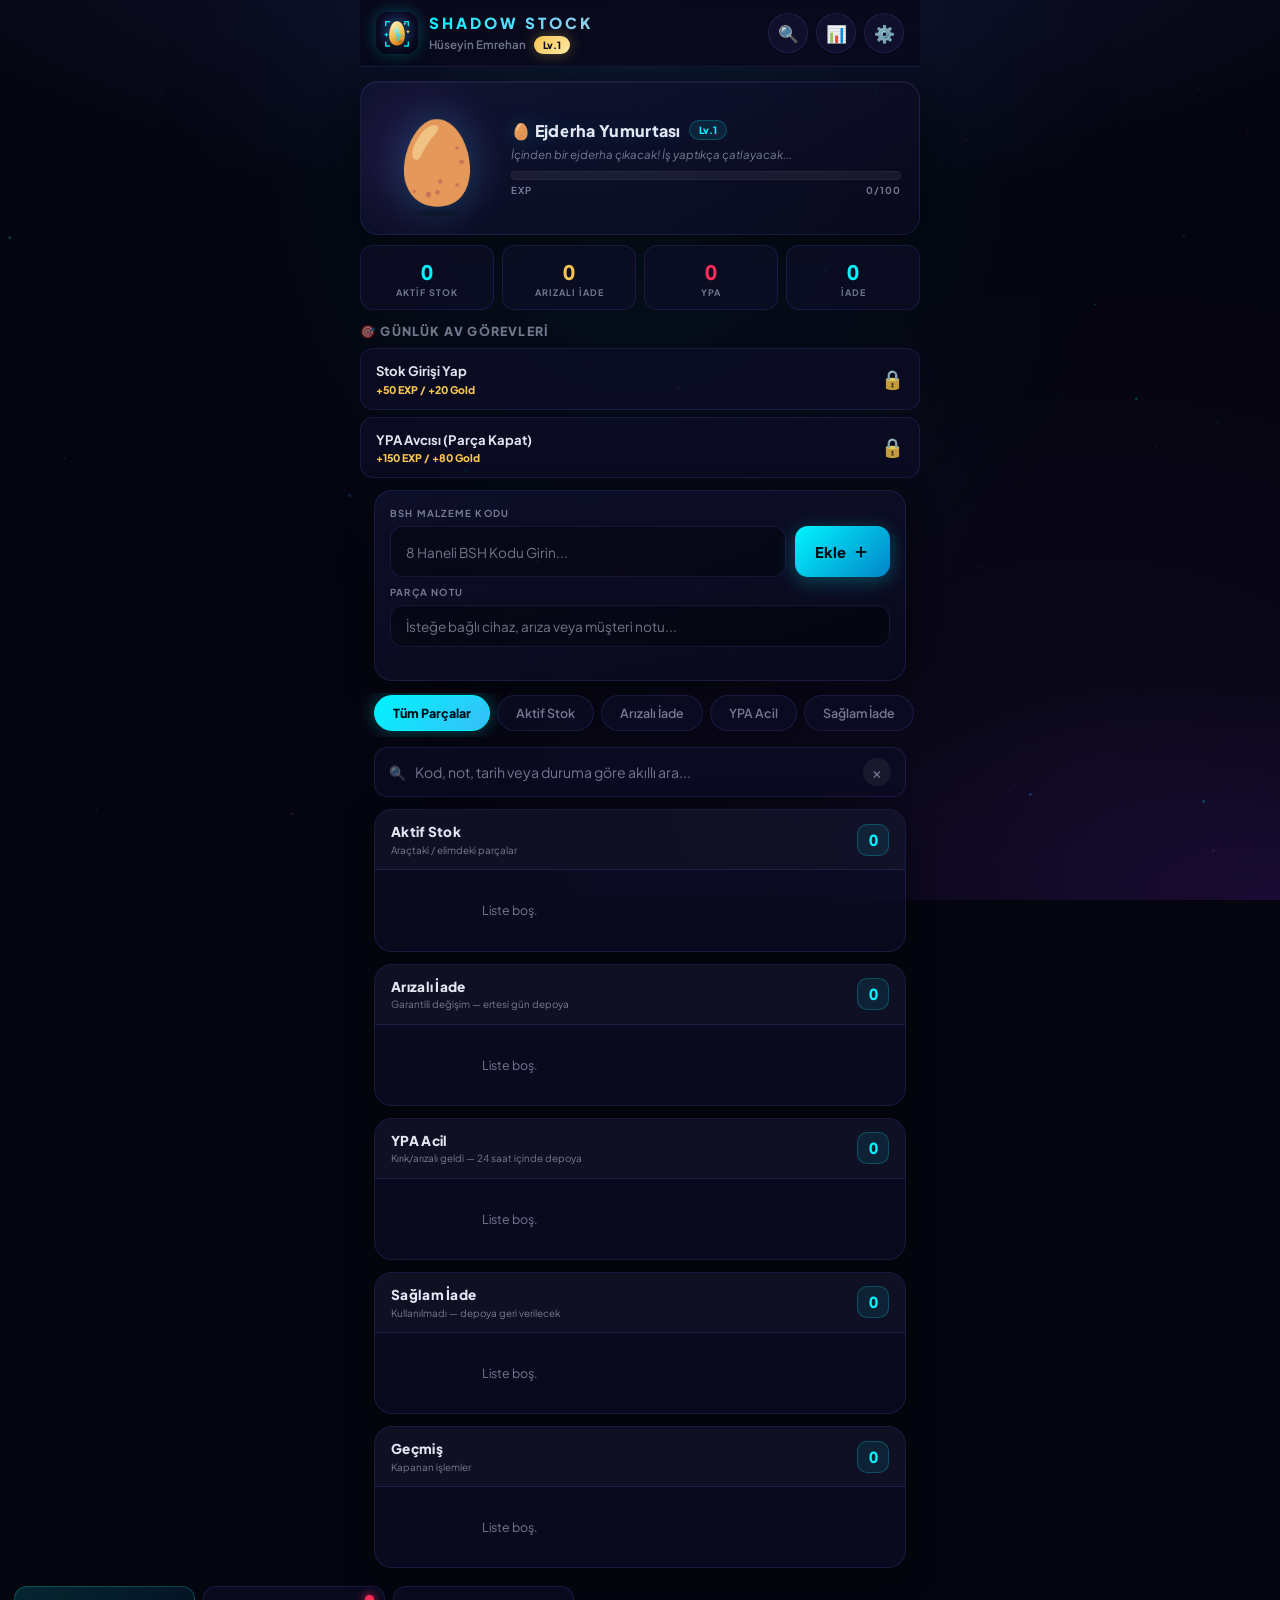
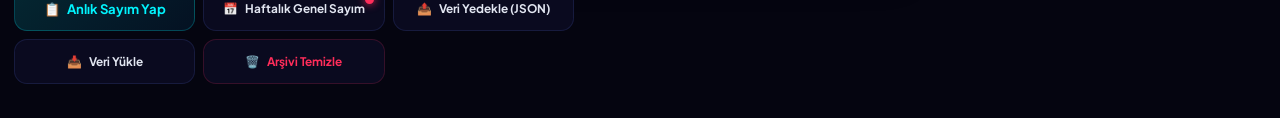
==== commit 3fa95df1: "Gercek is akisi, parca hafizasi, yeni logo ve calisan ayarlar - Yeni logo: tarayici cercevesinde cat" ====
--- a/index.html
+++ b/index.html
@@ -23,10 +23,15 @@
     <!-- Header Section -->
     <header class="app-header">
       <div class="header-left">
-        <div class="brand-title">SHADOW STOCK</div>
-        <div class="user-badge-wrap">
-          <span class="user-name">Hüseyin Emrehan</span>
-          <span class="rank-badge" id="headerLevel">Lv.1</span>
+        <div class="brand-row">
+          <img class="brand-logo" src="icons/system-icon.svg" alt="Dragon Stock logo" />
+          <div>
+            <div class="brand-title">SHADOW STOCK</div>
+            <div class="user-badge-wrap">
+              <span class="user-name">Hüseyin Emrehan</span>
+              <span class="rank-badge" id="headerLevel">Lv.1</span>
+            </div>
+          </div>
         </div>
       </div>
       <div class="header-right">
@@ -83,7 +88,7 @@
       </div>
       <div class="q-stat" data-filter-shortcut="warranty">
         <span class="qs-val text-warn" id="warrantyCount">0</span>
-        <span class="qs-lbl">Garanti</span>
+        <span class="qs-lbl">Arızalı İade</span>
       </div>
       <div class="q-stat" data-filter-shortcut="ypa">
         <span class="qs-val text-red" id="ypaCount">0</span>
@@ -143,7 +148,7 @@
         <div class="filter-scroll">
           <button class="f-chip active" data-filter="all">Tüm Parçalar</button>
           <button class="f-chip" data-filter="active">Aktif Stok</button>
-          <button class="f-chip" data-filter="warranty">Garanti</button>
+          <button class="f-chip" data-filter="warranty">Arızalı İade</button>
           <button class="f-chip" data-filter="ypa">YPA Acil</button>
           <button class="f-chip" data-filter="safeReturn">Sağlam İade</button>
           <button class="f-chip" data-filter="history">Geçmiş Arşiv</button>
@@ -184,9 +189,6 @@
       <button id="clearHistoryBtn" class="control-btn danger-btn">
         <span>🗑️</span> Arşivi Temizle
       </button>
-      <button id="seedBtn" class="control-btn debug-btn">
-        <span>🔄</span> Mock Veri Yükle
-      </button>
     </footer>
 
     <!-- Dialogs & Modals System -->
@@ -257,20 +259,29 @@
 
     <dialog id="notifDialog" class="d-dialog">
       <form method="dialog" class="d-content">
-        <h2>⚙️ Sistem ve Bildirim Ayarları</h2>
-        <p style="color:var(--muted);font-size:0.85rem;margin-bottom:16px">Shadow Stock PWA altyapı ayarları.</p>
+        <h2>⚙️ Ayarlar</h2>
+        <p class="settings-sub">Tercihlerin bu cihazda saklanır.</p>
         <div class="settings-list">
-          <div class="setting-item">
-            <span>Otomatik Bildirimler</span>
-            <input type="checkbox" checked disabled />
-          </div>
-          <div class="setting-item">
-            <span>Hassas Konum ve Zamanlama</span>
-            <input type="checkbox" checked disabled />
-          </div>
-        </div>
-        <menu class="d-menu" style="margin-top:20px">
-          <button value="cancel" class="p-btn">Değişiklikleri Kaydet</button>
+          <label class="setting-item">
+            <span class="setting-label">🔔 Bildirimler<small>İade günü gelen parçalar için hatırlatma</small></span>
+            <input type="checkbox" id="setNotif" />
+          </label>
+          <label class="setting-item">
+            <span class="setting-label">🔊 Ses Efektleri<small>Tıklama ve başarı sesleri</small></span>
+            <input type="checkbox" id="setSound" />
+          </label>
+          <label class="setting-item">
+            <span class="setting-label">📳 Titreşim<small>Dokunsal geri bildirim</small></span>
+            <input type="checkbox" id="setVibration" />
+          </label>
+        </div>
+        <div class="danger-zone">
+          <h3>⚠️ Tehlikeli Bölge</h3>
+          <button type="button" id="resetAppBtn" class="d-btn full-w">♻️ Tüm Verileri Sıfırla</button>
+          <p class="danger-note">Tüm parçalar, seviye ilerlemesi ve parça hafızası kalıcı olarak silinir. Önce ana ekrandan "Veri Yedekle (JSON)" ile yedek alman önerilir.</p>
+        </div>
+        <menu class="d-menu">
+          <button value="cancel" class="p-btn">Kapat</button>
         </menu>
       </form>
     </dialog>
--- a/styles.css
+++ b/styles.css
@@ -126,6 +126,25 @@
   to   { transform: translateY(0);     opacity: 1; }
 }
 
+.brand-row {
+  display: flex;
+  align-items: center;
+  gap: 11px;
+}
+
+.brand-logo {
+  width: 42px;
+  height: 42px;
+  border-radius: 12px;
+  box-shadow: 0 0 16px rgba(0, 245, 255, 0.28), 0 4px 12px rgba(0, 0, 0, 0.5);
+  animation: logo-glow 3s ease-in-out infinite;
+}
+
+@keyframes logo-glow {
+  0%, 100% { box-shadow: 0 0 12px rgba(0, 245, 255, 0.22), 0 4px 12px rgba(0, 0, 0, 0.5); }
+  50%      { box-shadow: 0 0 22px rgba(0, 245, 255, 0.45), 0 4px 12px rgba(0, 0, 0, 0.5); }
+}
+
 .brand-title {
   font-size: 0.95rem;
   font-weight: 800;
@@ -951,6 +970,14 @@
   color: var(--text);
 }
 
+.part-name {
+  display: block;
+  font-size: 0.82rem;
+  font-weight: 700;
+  color: var(--gold);
+  margin-top: 2px;
+}
+
 .part-head small {
   display: block;
   font-size: 0.6rem;
@@ -1015,6 +1042,24 @@
   100% { opacity: 1;    box-shadow: 0 0 14px rgba(255, 45, 90, 0.4); }
 }
 
+.countdown.overdue {
+  background: var(--red);
+  color: #fff;
+  border-color: var(--red);
+  animation: countdown-pulse 0.8s ease-in-out infinite alternate;
+}
+
+.part-card.warranty .countdown {
+  color: var(--gold);
+  background: rgba(248, 197, 80, 0.1);
+  border-color: rgba(248, 197, 80, 0.32);
+}
+.part-card.warranty .countdown.overdue {
+  background: var(--red);
+  color: #fff;
+  border-color: var(--red);
+}
+
 .card-actions {
   display: flex;
   flex-wrap: wrap;
@@ -1051,6 +1096,28 @@
   background: rgba(248, 197, 80, 0.07);
   border-color: var(--gold-dim);
   color: var(--gold);
+}
+
+/* İş akışı buton renkleri */
+.card-actions button.act-warn {
+  background: rgba(248, 197, 80, 0.1);
+  border-color: var(--gold-dim);
+  color: var(--gold);
+}
+.card-actions button.act-close {
+  background: rgba(52, 211, 153, 0.09);
+  border-color: rgba(52, 211, 153, 0.28);
+  color: var(--green);
+}
+.card-actions button.act-ypa {
+  background: rgba(255, 45, 90, 0.09);
+  border-color: rgba(255, 45, 90, 0.3);
+  color: var(--red);
+}
+.card-actions button.act-safe {
+  background: rgba(0, 245, 255, 0.07);
+  border-color: var(--cyan-dim);
+  color: var(--cyan);
 }
 
 .empty-state {
@@ -1312,10 +1379,57 @@
 }
 
 .setting-item input[type="checkbox"] {
-  width: 20px;
-  height: 20px;
+  flex-shrink: 0;
+  width: 22px;
+  height: 22px;
   accent-color: var(--cyan);
 }
+
+.setting-item { cursor: pointer; }
+
+.setting-label {
+  display: flex;
+  flex-direction: column;
+  gap: 2px;
+}
+
+.setting-label small {
+  font-size: 0.66rem;
+  font-weight: 500;
+  color: var(--muted);
+}
+
+.settings-sub {
+  font-size: 0.78rem;
+  color: var(--muted);
+  margin-bottom: 14px;
+}
+
+.danger-zone {
+  margin-top: 18px;
+  padding: 14px;
+  border-radius: var(--radius-sm);
+  border: 1px solid var(--red-dim);
+  background: rgba(255, 45, 90, 0.04);
+}
+
+.danger-zone h3 {
+  font-size: 0.72rem;
+  font-weight: 800;
+  text-transform: uppercase;
+  letter-spacing: 1px;
+  color: var(--red);
+  margin-bottom: 10px;
+}
+
+.danger-note {
+  font-size: 0.68rem;
+  color: var(--muted);
+  margin-top: 9px;
+  line-height: 1.45;
+}
+
+.full-w { width: 100%; }
 
 /* ─── Dialog Buttons ─── */
 .p-btn {
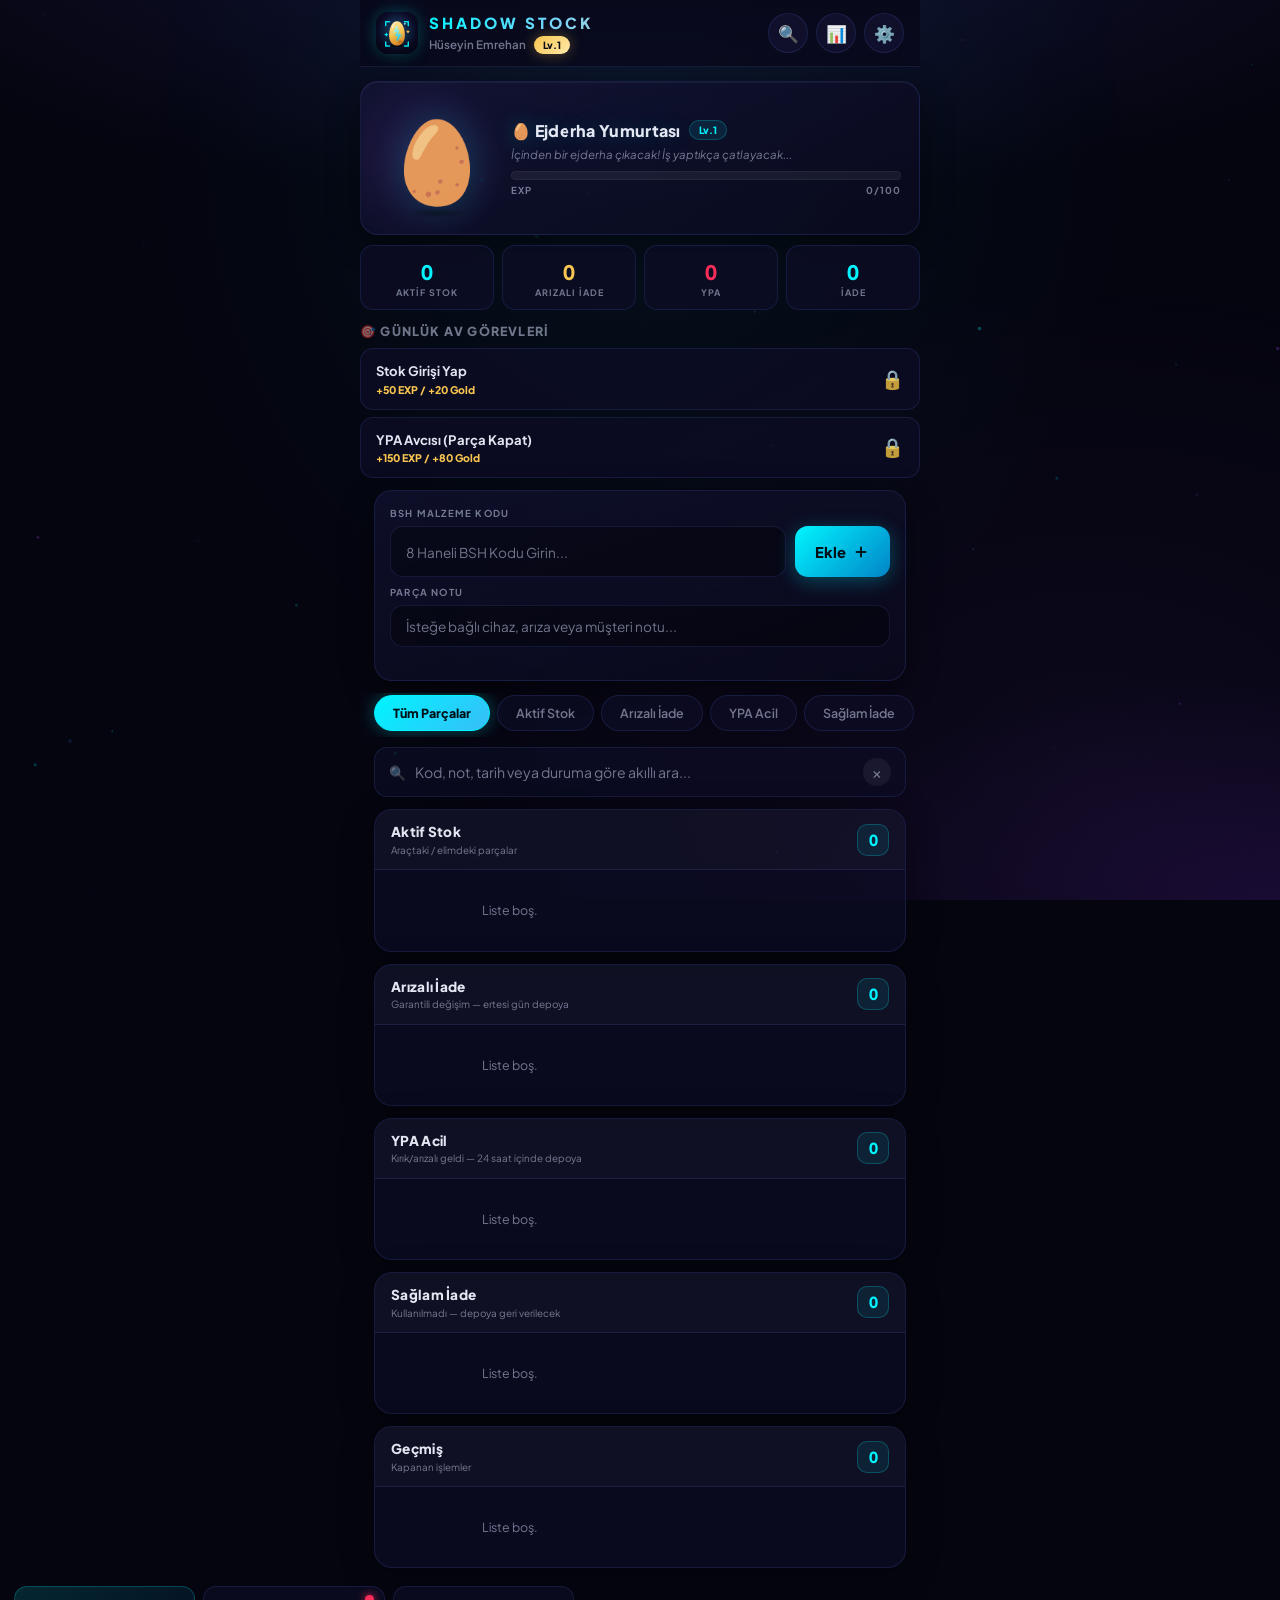
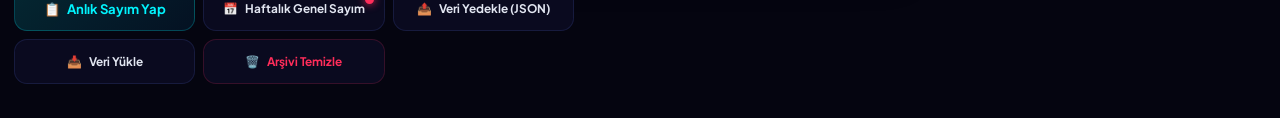
==== commit 74ac3f5b: "Sabah hatirlaticisi: Arizali iadeleri verdin mi? - Periodic Background Sync ile sabah 09:00 sonrasi " ====
--- a/index.html
+++ b/index.html
@@ -263,7 +263,7 @@
         <p class="settings-sub">Tercihlerin bu cihazda saklanır.</p>
         <div class="settings-list">
           <label class="setting-item">
-            <span class="setting-label">🔔 Bildirimler<small>İade günü gelen parçalar için hatırlatma</small></span>
+            <span class="setting-label">🔔 Bildirimler<small>Her sabah 09:00 sonrası: "Arızalı iadeleri verdin mi?"</small></span>
             <input type="checkbox" id="setNotif" />
           </label>
           <label class="setting-item">
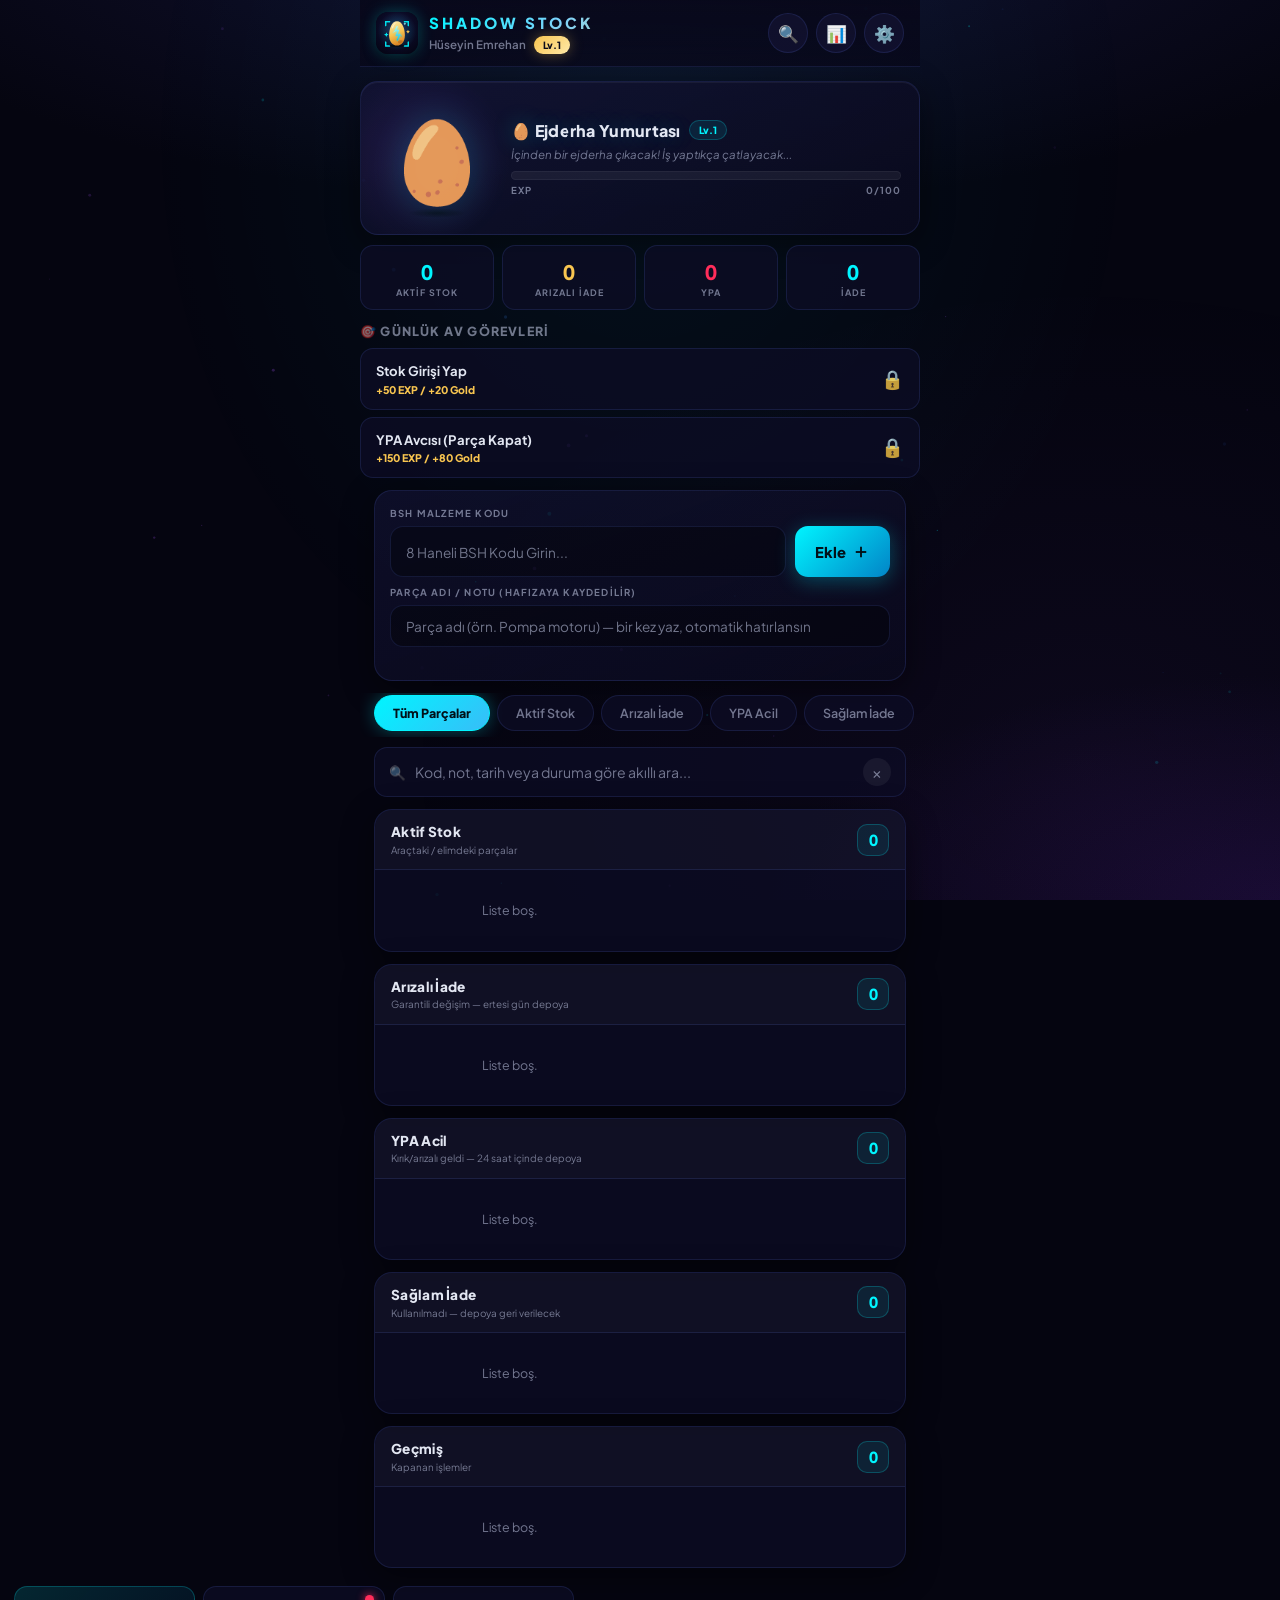
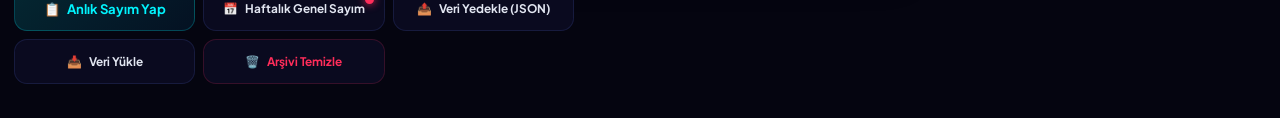
==== commit d5387c74: "Parca adi hafizasi netlestirildi, Sil butonu ve tarama onayi eklendi - Parca adi alani yeniden etike" ====
--- a/index.html
+++ b/index.html
@@ -137,8 +137,8 @@
           </button>
         </div>
         <div class="input-group note-group">
-          <input type="text" id="partNoteInput" placeholder="İsteğe bağlı cihaz, arıza veya müşteri notu..." autocomplete="off" />
-          <label for="partNoteInput">Parça Notu</label>
+          <input type="text" id="partNoteInput" placeholder="Parça adı (örn. Pompa motoru) — bir kez yaz, otomatik hatırlansın" autocomplete="off" />
+          <label for="partNoteInput">Parça Adı / Notu (hafızaya kaydedilir)</label>
         </div>
         <p id="inputMessage" class="input-msg"></p>
       </form>
--- a/styles.css
+++ b/styles.css
@@ -1119,6 +1119,12 @@
   border-color: var(--cyan-dim);
   color: var(--cyan);
 }
+.card-actions button.act-delete {
+  background: rgba(255, 45, 90, 0.06);
+  border-color: rgba(255, 45, 90, 0.35);
+  color: var(--red);
+  margin-left: auto;
+}
 
 .empty-state {
   padding: 22px 14px;
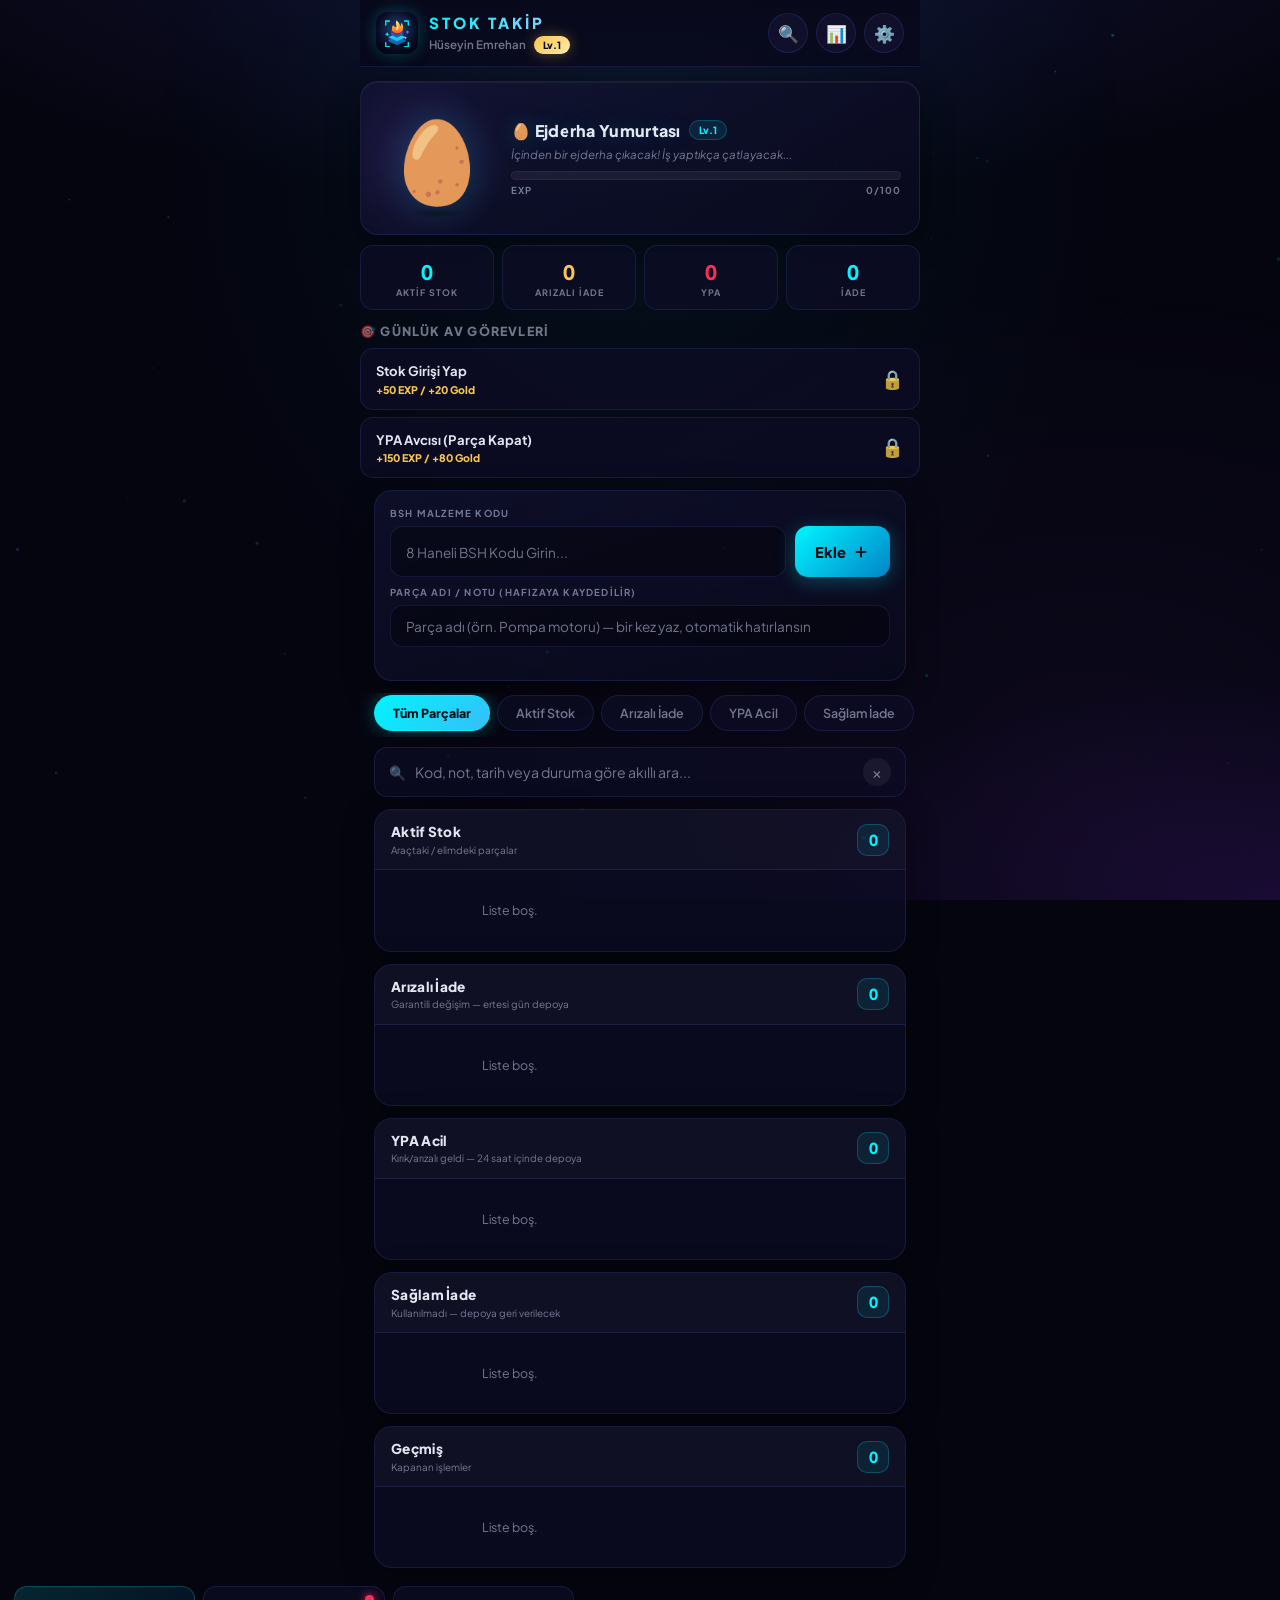
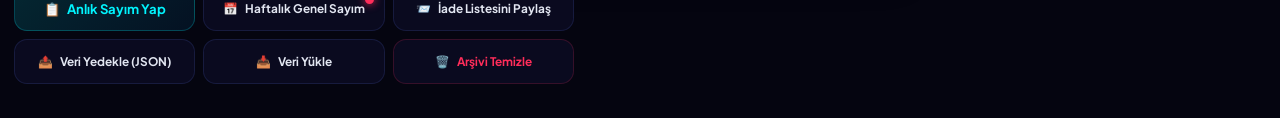
==== commit 17e46339: "Yeni logo ve "Stok Takip" ismi; kritik veri kaybi hatasi duzeltildi - Uygulama adi "Shadow Stock" ->" ====
--- a/index.html
+++ b/index.html
@@ -3,9 +3,9 @@
   <head>
     <meta charset="utf-8" />
     <meta name="viewport" content="width=device-width, initial-scale=1, viewport-fit=cover, user-scalable=no" />
-    <meta name="theme-color" content="#0b0b20" />
-    <meta name="description" content="Shadow Stock Takip — Görev yap, ejderhanı büyüt!" />
-    <title>Shadow Stock — Dragon Evolution</title>
+    <meta name="theme-color" content="#020617" />
+    <meta name="description" content="Stok Takip — Görev yap, ejderhanı büyüt!" />
+    <title>Stok Takip — Dragon Evolution</title>
     <link rel="manifest" href="manifest.json" />
     <link rel="icon" href="icons/system-icon.svg" type="image/svg+xml" />
     <link rel="apple-touch-icon" href="icons/icon-192.png" />
@@ -24,9 +24,9 @@
     <header class="app-header">
       <div class="header-left">
         <div class="brand-row">
-          <img class="brand-logo" src="icons/system-icon.svg" alt="Dragon Stock logo" />
+          <img class="brand-logo" src="icons/system-icon.svg" alt="Stok Takip logo" />
           <div>
-            <div class="brand-title">SHADOW STOCK</div>
+            <div class="brand-title">STOK TAKİP</div>
             <div class="user-badge-wrap">
               <span class="user-name">Hüseyin Emrehan</span>
               <span class="rank-badge" id="headerLevel">Lv.1</span>
@@ -178,6 +178,9 @@
       <button id="weeklyCountBtn" class="control-btn position-relative">
         <span>📅</span> Haftalık Genel Sayım
         <span id="weeklyBadge" class="badge-dot hidden"></span>
+      </button>
+      <button id="shareBtn" class="control-btn">
+        <span>📨</span> İade Listesini Paylaş
       </button>
       <button id="exportBtn" class="control-btn">
         <span>📤</span> Veri Yedekle (JSON)
--- a/styles.css
+++ b/styles.css
@@ -1,5 +1,5 @@
 /* ═══════════════════════════════════════════════════════════════════
-   Shadow Stock — Dragon Evolution v4.0
+   Stok Takip — Dragon Evolution v4.0
    Dark fantasy · ultra-animated · mobile-first (Galaxy S25 Ultra)
    ═══════════════════════════════════════════════════════════════════ */
 
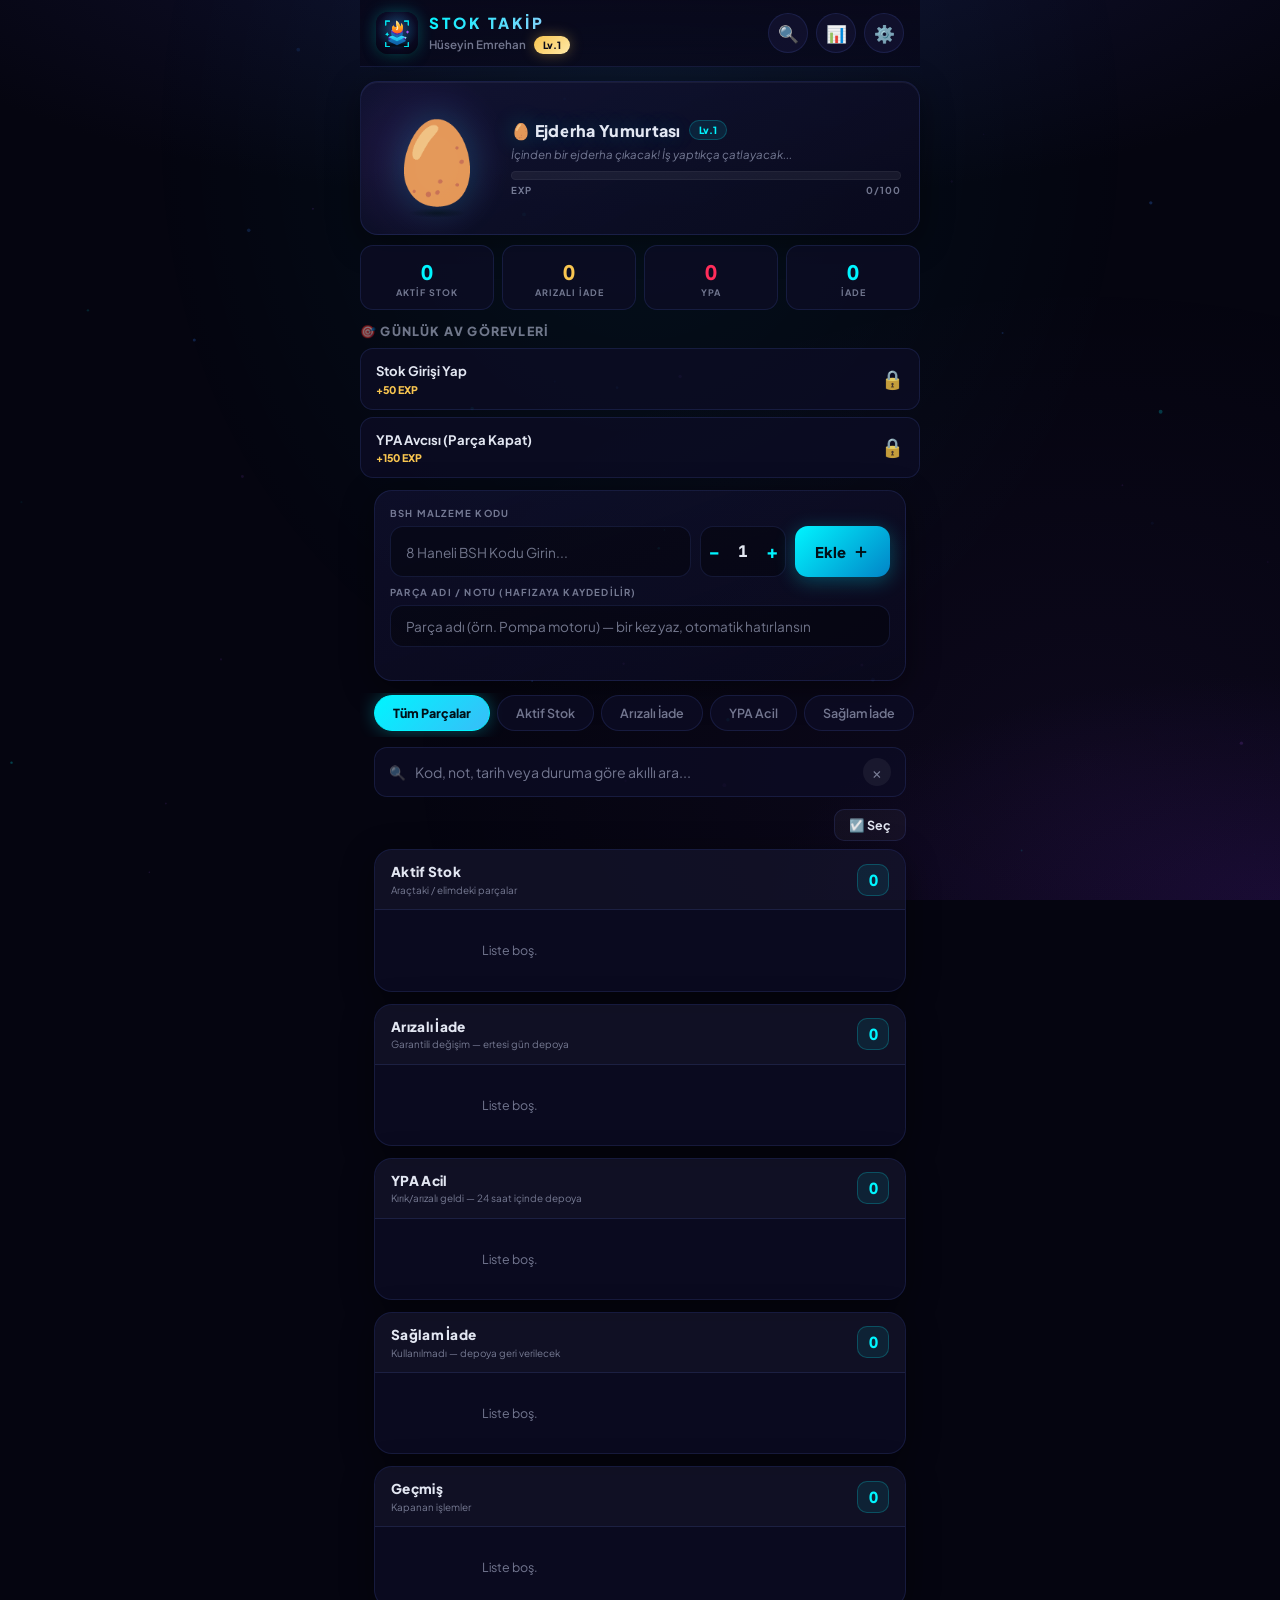
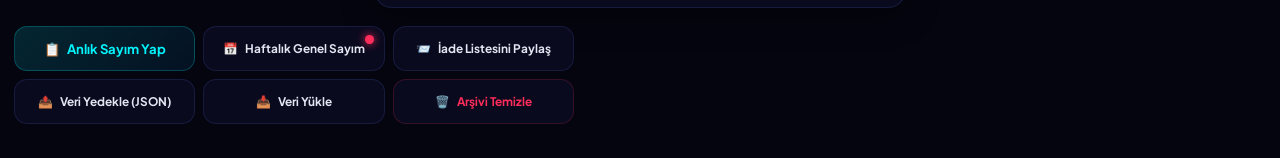
==== commit 816e7762: "Adet destegi, sik kullanilanlar, coklu secim ve olu mekanik temizligi - Adet (qty) destegi: formda v" ====
--- a/index.html
+++ b/index.html
@@ -30,6 +30,7 @@
             <div class="user-badge-wrap">
               <span class="user-name">Hüseyin Emrehan</span>
               <span class="rank-badge" id="headerLevel">Lv.1</span>
+              <span class="streak-badge hidden" id="headerStreak" title="Günlük seri">🔥 0</span>
             </div>
           </div>
         </div>
@@ -100,6 +101,25 @@
       </div>
     </div>
 
+    <!-- Due-today / overdue alert bar -->
+    <div id="dueBar" class="due-bar hidden"></div>
+
+    <!-- Undo bar -->
+    <div id="undoBar" class="undo-bar hidden">
+      <span id="undoMsg" class="undo-msg"></span>
+      <button id="undoBtn" type="button" class="undo-btn">↩ Geri Al</button>
+    </div>
+
+    <!-- Toplu işlem çubuğu -->
+    <div id="bulkBar" class="bulk-bar hidden">
+      <span id="bulkCount" class="bulk-count">Seçili: 0</span>
+      <div class="bulk-actions">
+        <button id="bulkDeliver" type="button" class="bulk-btn deliver">🚛 Teslim</button>
+        <button id="bulkDelete" type="button" class="bulk-btn danger">🗑️ Sil</button>
+        <button id="bulkCancel" type="button" class="bulk-btn ghost">İptal</button>
+      </div>
+    </div>
+
     <!-- Daily Quests -->
     <section class="quests-section">
       <div class="section-title-wrap">
@@ -109,14 +129,14 @@
         <div class="daily-btn" data-complete-quest="stockEntry">
           <div class="quest-info">
             <div class="quest-title">Stok Girişi Yap</div>
-            <div class="quest-reward">+50 EXP / +20 Gold</div>
+            <div class="quest-reward">+50 EXP</div>
           </div>
           <div class="quest-status-icon">🔒</div>
         </div>
         <div class="daily-btn" data-complete-quest="ypaHunter">
           <div class="quest-info">
             <div class="quest-title">YPA Avcısı (Parça Kapat)</div>
-            <div class="quest-reward">+150 EXP / +80 Gold</div>
+            <div class="quest-reward">+150 EXP</div>
           </div>
           <div class="quest-status-icon">🔒</div>
         </div>
@@ -131,6 +151,11 @@
             <input type="text" id="partInput" placeholder="8 Haneli BSH Kodu Girin..." inputmode="numeric" autocomplete="off" required maxLength="8" />
             <label for="partInput">BSH Malzeme Kodu</label>
           </div>
+          <div class="qty-stepper form-qty" title="Adet">
+            <button type="button" id="qtyDec" aria-label="Adet azalt">−</button>
+            <input type="number" id="qtyInput" value="1" min="1" inputmode="numeric" aria-label="Adet" />
+            <button type="button" id="qtyInc" aria-label="Adet artır">+</button>
+          </div>
           <button type="submit" class="submit-btn">
             <span>Ekle</span>
             <svg width="18" height="18" viewBox="0 0 24 24" fill="none" stroke="currentColor" stroke-width="2.5"><line x1="12" y1="5" x2="12" y2="19"></line><line x1="5" y1="12" x2="19" y2="12"></line></svg>
@@ -142,6 +167,9 @@
         </div>
         <p id="inputMessage" class="input-msg"></p>
       </form>
+
+      <!-- Sık kullanılan parçalar (tek dokunuşla ekle) -->
+      <div id="quickCodes" class="quick-codes hidden"></div>
 
       <!-- Advanced Filters Section -->
       <div class="filter-wrapper">
@@ -164,6 +192,11 @@
         </div>
       </div>
 
+      <!-- Toplu işlem araç çubuğu -->
+      <div class="stock-toolbar">
+        <button type="button" id="selectToggle" class="select-toggle">☑️ Seç</button>
+      </div>
+
       <!-- Dynamic Stock Board -->
       <div id="stockColumns" class="stock-columns">
         <!-- Columns rendered dynamically by JavaScript -->
@@ -206,33 +239,42 @@
         </div>
         <div class="stats-grid">
           <div class="stat-card">
-            <span class="sc-label">Seviye (Level)</span>
+            <span class="sc-label">Seviye</span>
             <span class="sc-value text-gold" id="dialogLevel">1</span>
           </div>
           <div class="stat-card">
-            <span class="sc-label">Güç (Strength)</span>
-            <span class="sc-value" id="strengthStat">1</span>
-          </div>
-          <div class="stat-card">
-            <span class="sc-label">Çeviklik (Agility)</span>
-            <span class="sc-value" id="agilityStat">1</span>
-          </div>
-          <div class="stat-card">
-            <span class="sc-label">Algı (Perception)</span>
-            <span class="sc-value" id="perceptionStat">1</span>
-          </div>
-          <div class="stat-card">
-            <span class="sc-label">Alev Gücü (Firepower)</span>
-            <span class="sc-value" id="firePowerStat">1</span>
-          </div>
-          <div class="stat-card">
-            <span class="sc-label">Biriken Altın</span>
-            <span class="sc-value text-gold" id="goldStat">0</span>
-          </div>
-        </div>
-        <form method="dialog" class="d-footer">
-          <button class="p-btn">Kapat</button>
-        </form>
+            <span class="sc-label">🔥 Güncel Seri</span>
+            <span class="sc-value text-warn" id="statStreak">0</span>
+          </div>
+          <div class="stat-card">
+            <span class="sc-label">🏆 En Uzun Seri</span>
+            <span class="sc-value" id="statBest">0</span>
+          </div>
+          <div class="stat-card">
+            <span class="sc-label">Aktif Stok</span>
+            <span class="sc-value" id="statActive">0</span>
+          </div>
+          <div class="stat-card">
+            <span class="sc-label">Bekleyen İade</span>
+            <span class="sc-value text-warn" id="statPending">0</span>
+          </div>
+          <div class="stat-card">
+            <span class="sc-label">Depoya Teslim</span>
+            <span class="sc-value text-cyan" id="statDelivered">0</span>
+          </div>
+          <div class="stat-card">
+            <span class="sc-label">Toplam Kayıt</span>
+            <span class="sc-value" id="statTotal">0</span>
+          </div>
+          <div class="stat-card">
+            <span class="sc-label">Hafızadaki Parça Adı</span>
+            <span class="sc-value" id="statCatalog">0</span>
+          </div>
+        </div>
+        <div class="d-footer">
+          <button type="button" id="editDragonName" class="g-btn">✏️ İsim Ver</button>
+          <form method="dialog" style="display:contents"><button class="p-btn">Kapat</button></form>
+        </div>
       </div>
     </dialog>
 
@@ -298,7 +340,6 @@
           <div class="scanner-tip" id="scannerTip">Kamerayı parça üzerindeki barkoda hizalayın</div>
         </div>
         <menu class="d-menu">
-          <button id="simulateScan" class="g-btn" type="button">Elle Simüle Et</button>
           <button value="cancel" class="g-btn">İptal</button>
         </menu>
       </form>
--- a/styles.css
+++ b/styles.css
@@ -1625,6 +1625,303 @@
   .dragon-scene, .quick-stats-bar, .quests-section { width: calc(100% - 28px); }
 }
 
+/* ─── Günlük seri rozeti ─── */
+.streak-badge {
+  font-size: 0.62rem;
+  font-weight: 800;
+  padding: 2px 9px;
+  border-radius: 20px;
+  color: #1a0b00;
+  background: linear-gradient(135deg, #ff7a18, #ffb347);
+  box-shadow: 0 0 14px rgba(255, 122, 24, 0.4);
+}
+.streak-badge.hidden { display: none; }
+
+/* ─── Bugün / gecikmiş teslim paneli ─── */
+.due-bar {
+  width: min(680px, calc(100% - 28px));
+  margin: 10px auto 0;
+  padding: 12px 14px;
+  border-radius: 16px;
+  border: 1px solid var(--gold-dim);
+  background: linear-gradient(135deg, rgba(248, 197, 80, 0.12), rgba(248, 197, 80, 0.04));
+  box-shadow: 0 0 20px rgba(248, 197, 80, 0.15);
+  animation: duePulse 2.4s ease-in-out infinite;
+}
+.due-bar.hidden { display: none; }
+.due-bar:has(.due-chip.late) {
+  border-color: var(--red-dim);
+  background: linear-gradient(135deg, rgba(255, 45, 90, 0.14), rgba(255, 45, 90, 0.04));
+  box-shadow: 0 0 22px rgba(255, 45, 90, 0.2);
+}
+.due-head {
+  font-size: 0.82rem;
+  font-weight: 800;
+  color: var(--gold);
+  margin-bottom: 8px;
+}
+.due-bar:has(.due-chip.late) .due-head { color: var(--red); }
+.due-chips { display: flex; flex-wrap: wrap; gap: 7px; }
+.due-chip {
+  font-family: "JetBrains Mono", monospace;
+  font-size: 0.72rem;
+  font-weight: 600;
+  padding: 5px 10px;
+  border-radius: 10px;
+  color: var(--gold);
+  background: rgba(248, 197, 80, 0.12);
+  border: 1px solid var(--gold-dim);
+  cursor: pointer;
+  transition: transform 0.12s ease, background 0.12s ease;
+}
+.due-chip:active { transform: scale(0.95); }
+.due-chip.late {
+  color: #fff;
+  background: var(--red);
+  border-color: var(--red);
+  animation: latePulse 1s ease-in-out infinite;
+}
+@keyframes duePulse {
+  0%, 100% { box-shadow: 0 0 16px rgba(248, 197, 80, 0.12); }
+  50% { box-shadow: 0 0 26px rgba(248, 197, 80, 0.28); }
+}
+@keyframes latePulse {
+  0%, 100% { opacity: 1; }
+  50% { opacity: 0.65; }
+}
+
+/* ─── Geri Al (Undo) çubuğu ─── */
+.undo-bar {
+  position: fixed;
+  left: 50%;
+  bottom: 20px;
+  transform: translateX(-50%);
+  z-index: 60;
+  display: flex;
+  align-items: center;
+  gap: 14px;
+  padding: 10px 12px 10px 18px;
+  border-radius: 14px;
+  background: rgba(14, 16, 34, 0.96);
+  border: 1px solid var(--border);
+  box-shadow: 0 10px 30px rgba(0, 0, 0, 0.5);
+  backdrop-filter: blur(8px);
+  max-width: calc(100% - 24px);
+}
+.undo-bar.hidden { display: none; }
+.undo-msg {
+  font-size: 0.82rem;
+  color: var(--muted);
+  white-space: nowrap;
+  overflow: hidden;
+  text-overflow: ellipsis;
+}
+.undo-btn {
+  flex-shrink: 0;
+  font-size: 0.8rem;
+  font-weight: 700;
+  padding: 7px 14px;
+  border-radius: 10px;
+  color: #0b0b1a;
+  background: linear-gradient(135deg, var(--cyan), #38bdf8);
+  border: none;
+  cursor: pointer;
+}
+.undo-btn:active { transform: scale(0.95); }
+
+/* ─── Adet stepper (form + kart) ─── */
+.qty-stepper {
+  display: inline-flex;
+  align-items: center;
+  gap: 2px;
+  border: 1.5px solid var(--border);
+  border-radius: var(--radius-sm);
+  background: rgba(0, 0, 0, 0.35);
+  overflow: hidden;
+}
+.qty-stepper button {
+  width: 34px;
+  height: 34px;
+  border: none;
+  background: transparent;
+  color: var(--cyan);
+  font-size: 1.3rem;
+  font-weight: 800;
+  line-height: 1;
+  cursor: pointer;
+  transition: background 0.15s;
+}
+.qty-stepper button:active { background: rgba(0, 245, 255, 0.15); transform: scale(0.92); }
+.qty-stepper .qty-val {
+  min-width: 54px;
+  text-align: center;
+  font-size: 0.8rem;
+  font-weight: 700;
+  color: var(--text);
+  font-family: var(--mono);
+}
+.form-qty {
+  flex: 0 0 auto;
+  align-self: flex-end;
+  height: 51px;
+}
+.form-qty button { width: 26px; height: 100%; font-size: 1.15rem; }
+.form-qty input {
+  width: 28px;
+  height: 100%;
+  border: none;
+  background: transparent;
+  color: var(--text);
+  text-align: center;
+  font-size: 1rem;
+  font-weight: 800;
+  font-family: var(--mono);
+  outline: none;
+  -moz-appearance: textfield;
+}
+.form-qty input::-webkit-outer-spin-button,
+.form-qty input::-webkit-inner-spin-button { -webkit-appearance: none; margin: 0; }
+
+.qty-badge {
+  display: inline-block;
+  margin-left: 6px;
+  padding: 1px 7px;
+  border-radius: 8px;
+  font-size: 0.7rem;
+  font-weight: 800;
+  font-family: var(--mono);
+  color: #021018;
+  background: linear-gradient(135deg, var(--cyan), #7dd3fc);
+  vertical-align: middle;
+}
+.card-bottom {
+  display: flex;
+  flex-wrap: wrap;
+  align-items: center;
+  gap: 8px;
+  margin-top: 8px;
+}
+.card-bottom .card-actions { margin-top: 0; flex: 1; }
+
+/* ─── Sık kullanılanlar paneli ─── */
+.quick-codes {
+  margin-top: 10px;
+  padding: 10px 12px;
+  border-radius: 14px;
+  border: 1px solid var(--border);
+  background: linear-gradient(160deg, rgba(0, 245, 255, 0.06), rgba(10, 10, 30, 0.4));
+}
+.quick-codes.hidden { display: none; }
+.qc-head {
+  font-size: 0.66rem;
+  font-weight: 800;
+  text-transform: uppercase;
+  letter-spacing: 1px;
+  color: var(--cyan);
+  margin-bottom: 8px;
+}
+.qc-chips { display: flex; flex-wrap: wrap; gap: 7px; }
+.quick-chip {
+  display: flex;
+  flex-direction: column;
+  align-items: flex-start;
+  gap: 1px;
+  padding: 6px 11px;
+  border-radius: 10px;
+  border: 1px solid var(--cyan-dim);
+  background: rgba(0, 245, 255, 0.08);
+  cursor: pointer;
+  transition: transform 0.12s, background 0.15s;
+}
+.quick-chip:active { transform: scale(0.94); background: rgba(0, 245, 255, 0.18); }
+.quick-chip .qc-code { font-family: var(--mono); font-size: 0.82rem; font-weight: 700; color: var(--cyan); }
+.quick-chip .qc-name { font-size: 0.66rem; color: var(--muted); max-width: 120px; overflow: hidden; text-overflow: ellipsis; white-space: nowrap; }
+
+/* ─── Toplu seçim araç çubuğu + kart seçimi ─── */
+.stock-toolbar {
+  display: flex;
+  justify-content: flex-end;
+  margin: 4px 0 8px;
+}
+.select-toggle {
+  padding: 7px 14px;
+  border-radius: 10px;
+  border: 1px solid var(--border);
+  background: rgba(255, 255, 255, 0.04);
+  color: var(--text);
+  font-size: 0.78rem;
+  font-weight: 700;
+  cursor: pointer;
+  transition: background 0.15s, border-color 0.15s;
+}
+.select-toggle.active {
+  border-color: var(--cyan);
+  background: var(--cyan-dim);
+  color: var(--cyan);
+}
+.part-card .select-tick {
+  display: none;
+  position: absolute;
+  top: 10px;
+  right: 10px;
+  width: 24px;
+  height: 24px;
+  border-radius: 50%;
+  border: 2px solid var(--border);
+  color: transparent;
+  font-size: 0.8rem;
+  font-weight: 900;
+  text-align: center;
+  line-height: 22px;
+  z-index: 2;
+}
+.stock-columns.select-mode .part-card { cursor: pointer; }
+.stock-columns.select-mode .part-card .select-tick { display: block; }
+.stock-columns.select-mode .part-card .card-bottom,
+.stock-columns.select-mode .part-card .state-pill { opacity: 0.35; pointer-events: none; }
+.stock-columns.select-mode .part-card.selected {
+  border-color: var(--cyan);
+  box-shadow: 0 0 0 2px var(--cyan-dim), 0 0 18px rgba(0, 245, 255, 0.2);
+}
+.stock-columns.select-mode .part-card.selected .select-tick {
+  border-color: var(--cyan);
+  background: var(--cyan);
+  color: #021018;
+}
+
+.bulk-bar {
+  position: fixed;
+  left: 50%;
+  bottom: 20px;
+  transform: translateX(-50%);
+  z-index: 61;
+  display: flex;
+  align-items: center;
+  gap: 12px;
+  padding: 10px 12px 10px 18px;
+  border-radius: 14px;
+  background: rgba(14, 16, 34, 0.97);
+  border: 1px solid var(--cyan-dim);
+  box-shadow: 0 10px 30px rgba(0, 0, 0, 0.55);
+  backdrop-filter: blur(8px);
+  max-width: calc(100% - 24px);
+}
+.bulk-bar.hidden { display: none; }
+.bulk-count { font-size: 0.82rem; font-weight: 700; color: var(--cyan); white-space: nowrap; }
+.bulk-actions { display: flex; gap: 7px; }
+.bulk-btn {
+  padding: 8px 12px;
+  border-radius: 10px;
+  border: none;
+  font-size: 0.78rem;
+  font-weight: 700;
+  cursor: pointer;
+}
+.bulk-btn.deliver { background: linear-gradient(135deg, var(--cyan), #38bdf8); color: #021018; }
+.bulk-btn.danger { background: var(--red-dim); color: var(--red); border: 1px solid var(--red); }
+.bulk-btn.ghost { background: rgba(255, 255, 255, 0.06); color: var(--muted); }
+.bulk-btn:active { transform: scale(0.94); }
+
 /* Respect users who prefer less motion */
 @media (prefers-reduced-motion: reduce) {
   *, *::before, *::after {
